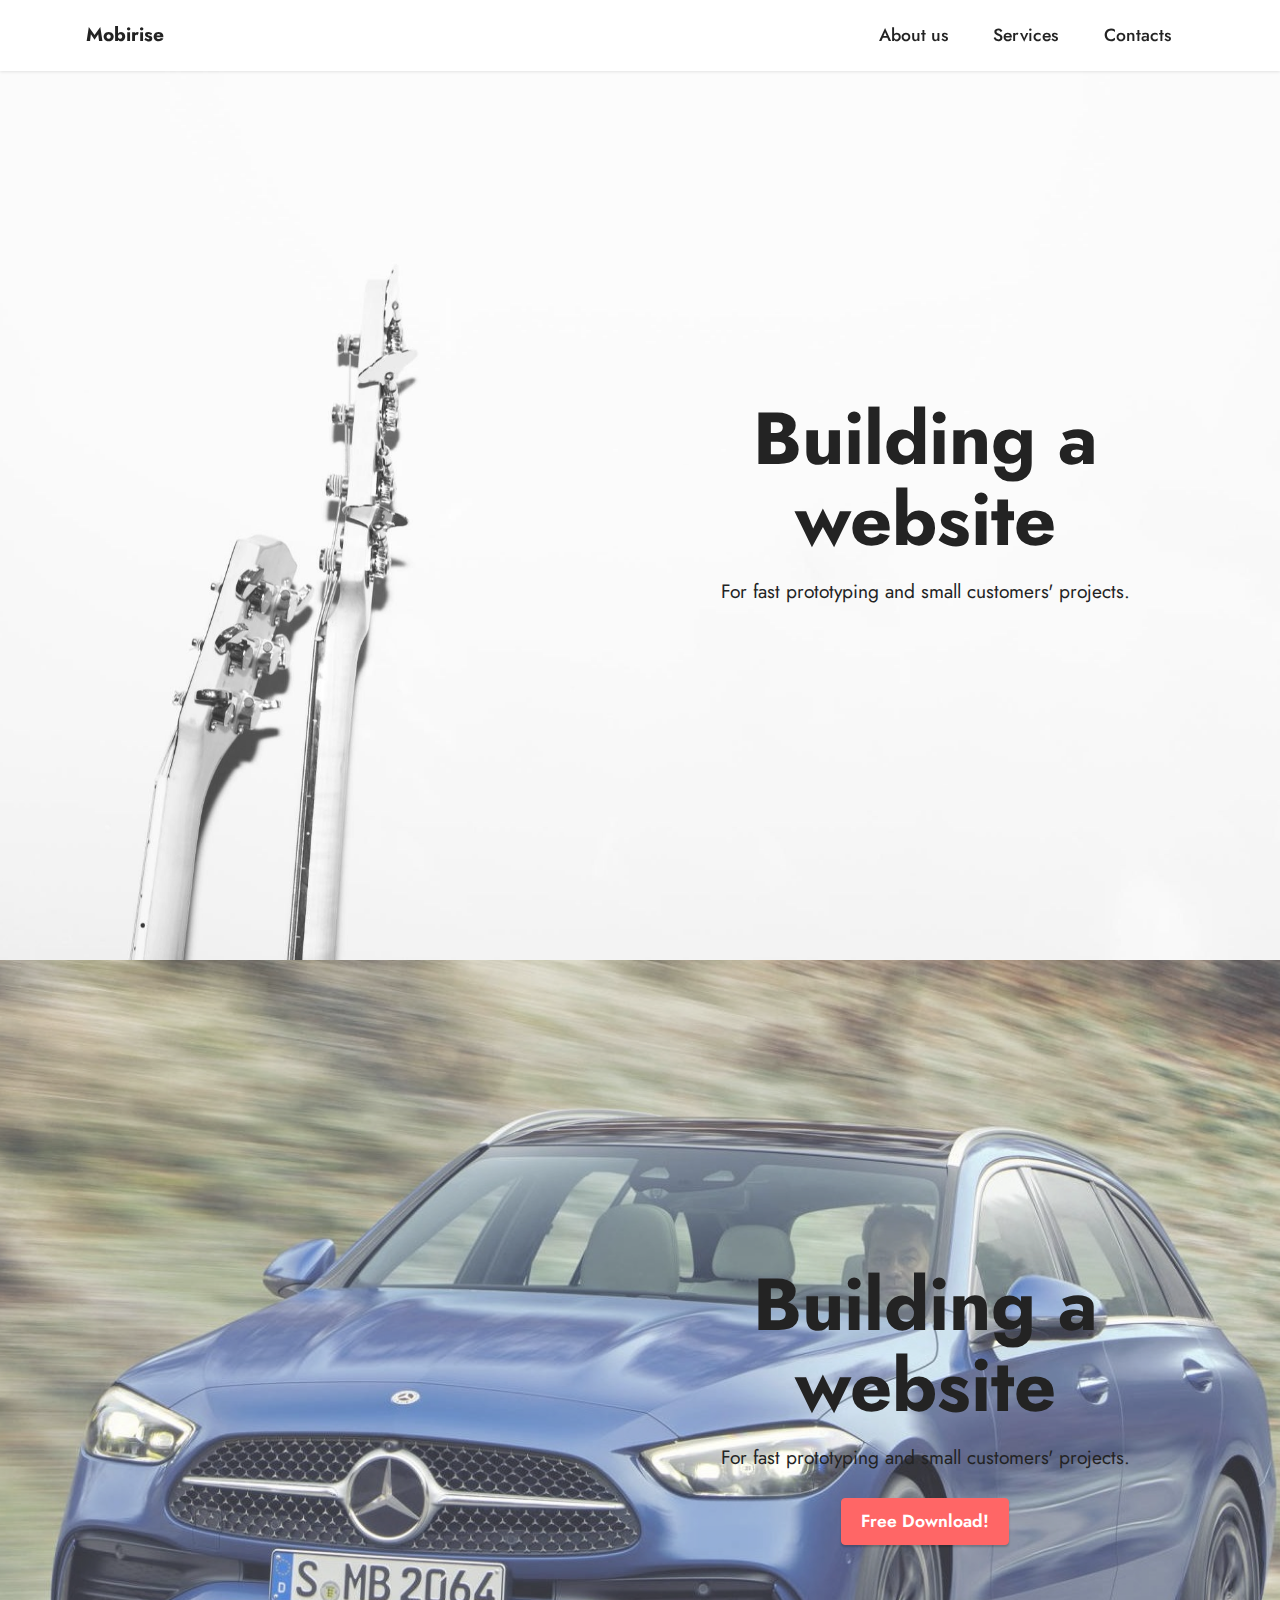
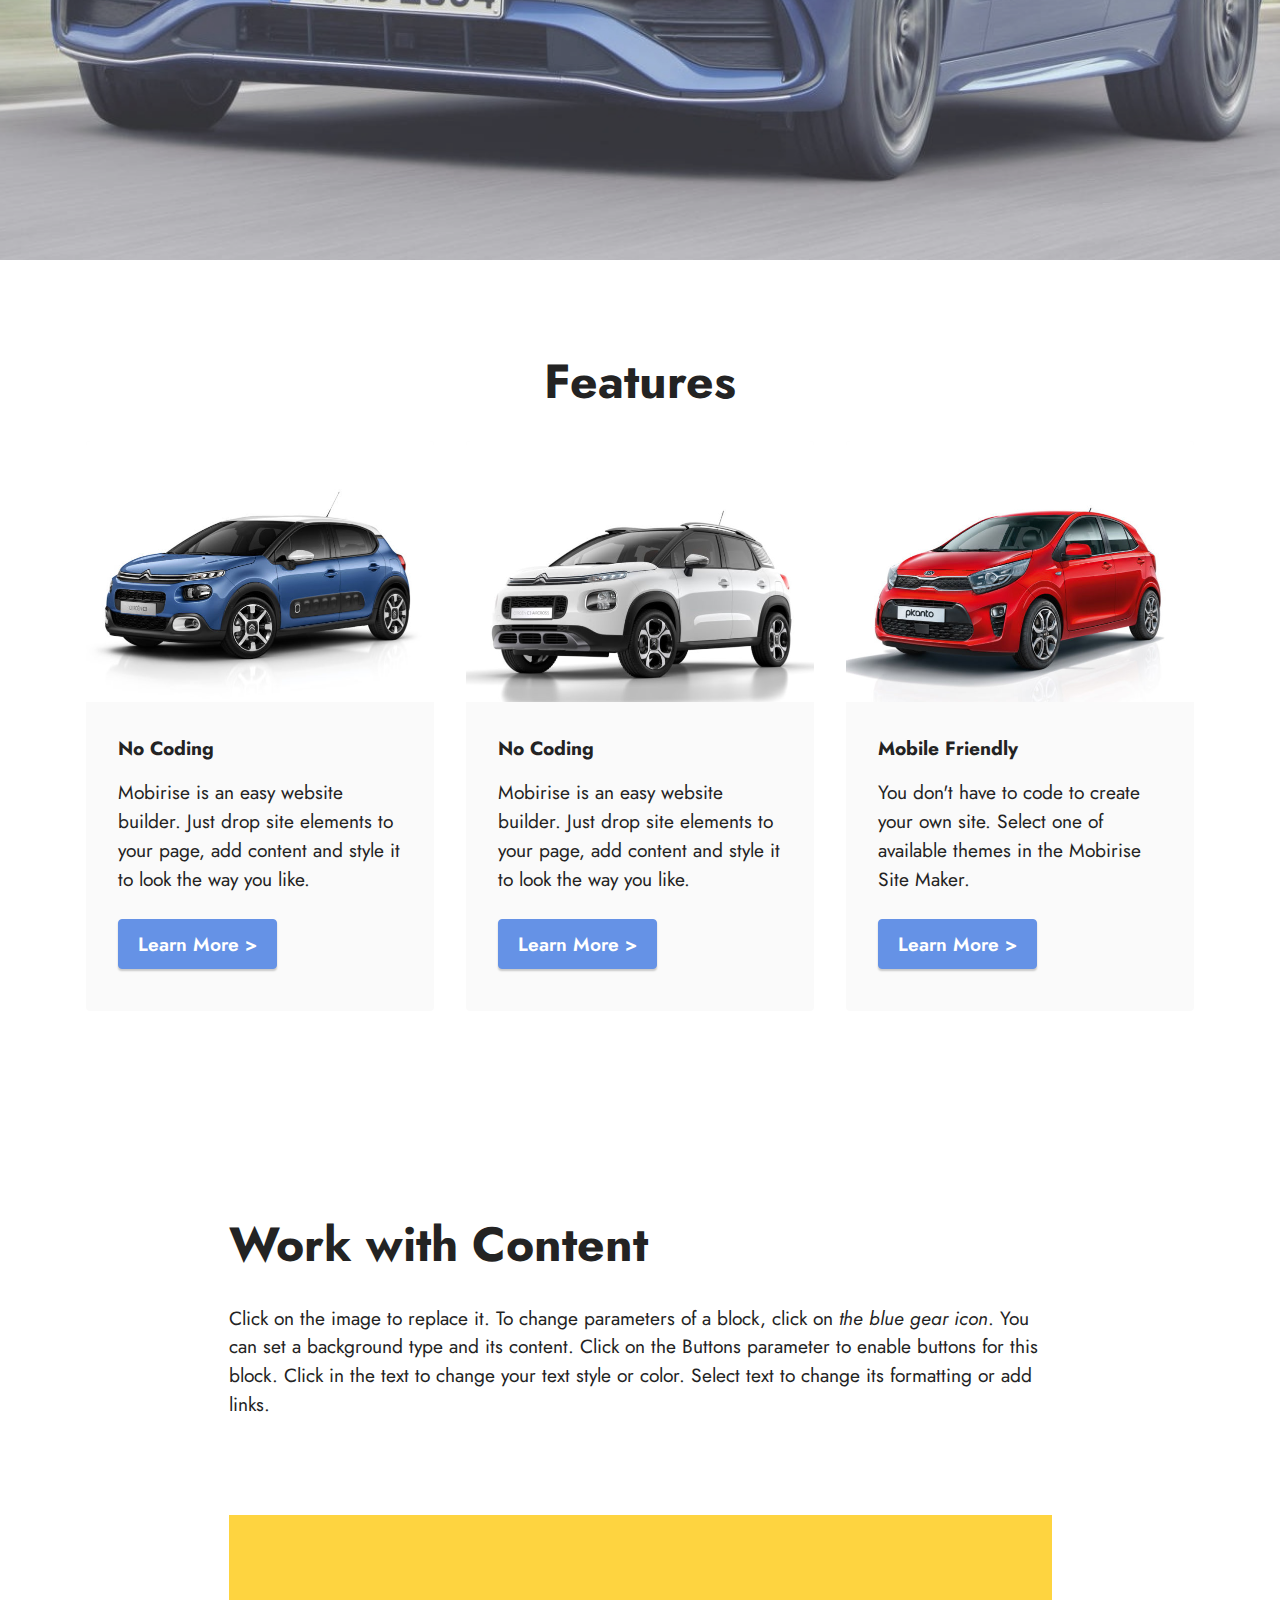
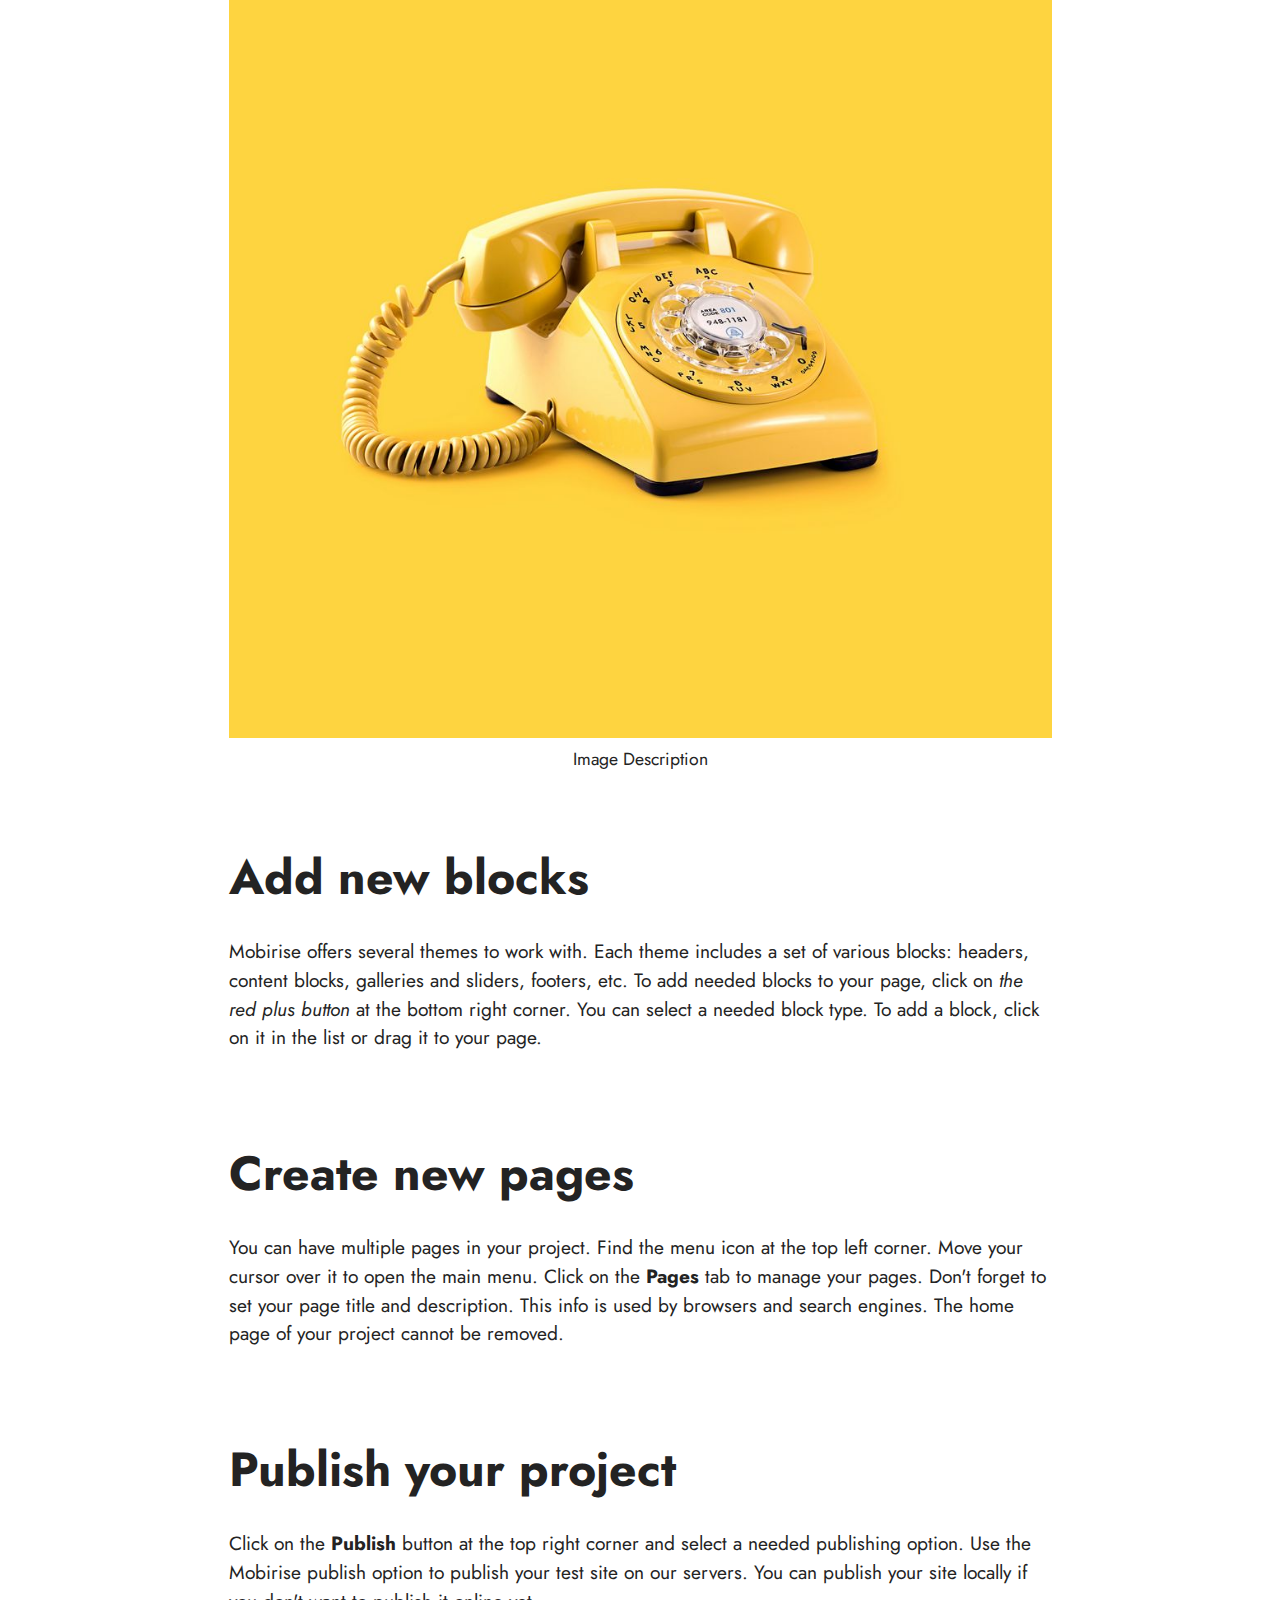
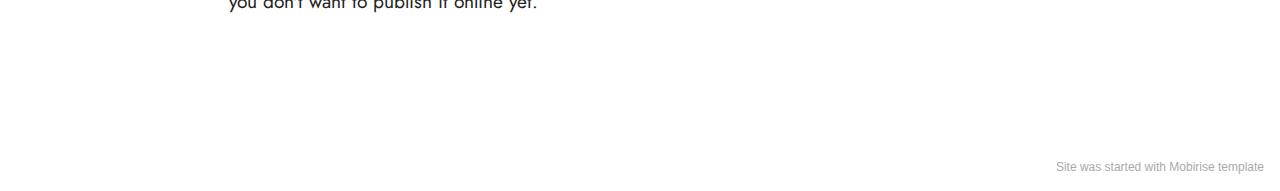
==== index.html @ 12118fbb "create github pages" ====
<!DOCTYPE html>
<html  >
<head>
  <!-- Site made with Mobirise Website Builder v5.3.10, https://mobirise.com -->
  <meta charset="UTF-8">
  <meta http-equiv="X-UA-Compatible" content="IE=edge">
  <meta name="generator" content="Mobirise v5.3.10, mobirise.com">
  <meta name="viewport" content="width=device-width, initial-scale=1, minimum-scale=1">
  <link rel="shortcut icon" href="assets/images/logo.png" type="image/x-icon">
  <meta name="description" content="">
  
  
  <title>Home</title>
  <link rel="stylesheet" href="assets/tether/tether.min.css">
  <link rel="stylesheet" href="assets/bootstrap/css/bootstrap.min.css">
  <link rel="stylesheet" href="assets/bootstrap/css/bootstrap-grid.min.css">
  <link rel="stylesheet" href="assets/bootstrap/css/bootstrap-reboot.min.css">
  <link rel="stylesheet" href="assets/dropdown/css/style.css">
  <link rel="stylesheet" href="assets/socicon/css/styles.css">
  <link rel="stylesheet" href="assets/theme/css/style.css">
  <link rel="preload" href="https://fonts.googleapis.com/css?family=Jost:100,200,300,400,500,600,700,800,900,100i,200i,300i,400i,500i,600i,700i,800i,900i&display=swap" as="style" onload="this.onload=null;this.rel='stylesheet'">
  <noscript><link rel="stylesheet" href="https://fonts.googleapis.com/css?family=Jost:100,200,300,400,500,600,700,800,900,100i,200i,300i,400i,500i,600i,700i,800i,900i&display=swap"></noscript>
  <link rel="preload" as="style" href="assets/mobirise/css/mbr-additional.css"><link rel="stylesheet" href="assets/mobirise/css/mbr-additional.css" type="text/css">
  
  
  
  
</head>
<body>
  
  <section class="menu menu1 cid-sDx6CNm3sd" once="menu" id="menu1-n">
    

    <nav class="navbar navbar-dropdown navbar-fixed-top navbar-expand-lg">
        <div class="container">
            <div class="navbar-brand">
                
                <span class="navbar-caption-wrap"><a class="navbar-caption text-black display-7" href="https://mobiri.se">Mobirise</a></span>
            </div>
            <button class="navbar-toggler" type="button" data-toggle="collapse" data-target="#navbarSupportedContent" aria-controls="navbarNavAltMarkup" aria-expanded="false" aria-label="Toggle navigation">
                <div class="hamburger">
                    <span></span>
                    <span></span>
                    <span></span>
                    <span></span>
                </div>
            </button>
            <div class="collapse navbar-collapse" id="navbarSupportedContent">
                <ul class="navbar-nav nav-dropdown nav-right" data-app-modern-menu="true">
                    <li class="nav-item"><a class="nav-link link text-black display-4" href="https://mobiri.se">
                            About us</a></li>
                    <li class="nav-item"><a class="nav-link link text-black display-4" href="https://mobiri.se">
                            Services</a></li>
                    <li class="nav-item"><a class="nav-link link text-black display-4" href="https://mobiri.se">Contacts</a>
                    </li>
                </ul>
                
                
            </div>
        </div>
    </nav>
</section>

<section class="header3 cid-sEdt4IXeKH mbr-fullscreen" id="header3-u">

    

    <div class="mbr-overlay" style="opacity: 0.2; background-color: rgb(255, 255, 255);"></div>

    <div class="align-center container">
        <div class="row justify-content-end">
            <div class="col-12 col-lg-6">
                <h1 class="mbr-section-title mbr-fonts-style mb-3 display-1"><strong>Building a website</strong></h1>
                
                <p class="mbr-text mbr-fonts-style display-7">For fast prototyping and small customers' projects.</p>
                
            </div>
        </div>
    </div>
</section>

<section class="header3 cid-sEdtjn65Cg mbr-fullscreen" id="header3-w">

    

    <div class="mbr-overlay" style="opacity: 0.2; background-color: rgb(255, 255, 255);"></div>

    <div class="align-center container">
        <div class="row justify-content-end">
            <div class="col-12 col-lg-6">
                <h1 class="mbr-section-title mbr-fonts-style mb-3 display-1"><strong>Building a website</strong></h1>
                
                <p class="mbr-text mbr-fonts-style display-7">For fast prototyping and small customers' projects.</p>
                <div class="mbr-section-btn mt-3"><a class="btn btn-secondary display-4" href="https://mobiri.se">Free Download!</a></div>
            </div>
        </div>
    </div>
</section>

<section class="features3 cid-sEdteKzbDK" id="features3-v">
    
    
    <div class="container">
        <div class="mbr-section-head">
            <h4 class="mbr-section-title mbr-fonts-style align-center mb-0 display-2">
                <strong>Features</strong></h4>
            
        </div>
        <div class="row mt-4">
            <div class="item features-image сol-12 col-md-6 col-lg-4 active">
                <div class="item-wrapper">
                    <div class="item-img">
                        <img src="assets/images/citroen-c3-202104-800-600-4-695x521.jpg" data-slide-to="1">
                    </div>
                    <div class="item-content">
                        <h5 class="item-title mbr-fonts-style display-7"><strong>No Coding</strong></h5>
                        
                        <p class="mbr-text mbr-fonts-style mt-3 display-7">Mobirise is an easy website builder. Just
                            drop site elements to your page, add content and style it to look the way you like.</p>
                    </div>
                    <div class="mbr-section-btn item-footer mt-2"><a href="" class="btn btn-primary item-btn display-7" target="_blank">Learn More
                            &gt;</a></div>
                </div>
            </div><div class="item features-image сol-12 col-md-6 col-lg-4 active">
                <div class="item-wrapper">
                    <div class="item-img">
                        <img src="assets/images/citroen-c3-aircross-compact-202104-800-600-1-695x521.jpg" data-slide-to="1">
                    </div>
                    <div class="item-content">
                        <h5 class="item-title mbr-fonts-style display-7"><strong>No Coding</strong></h5>
                        
                        <p class="mbr-text mbr-fonts-style mt-3 display-7">Mobirise is an easy website builder. Just
                            drop site elements to your page, add content and style it to look the way you like.</p>
                    </div>
                    <div class="mbr-section-btn item-footer mt-2"><a href="" class="btn btn-primary item-btn display-7" target="_blank">Learn More
                            &gt;</a></div>
                </div>
            </div>
            <div class="item features-image сol-12 col-md-6 col-lg-4">
                <div class="item-wrapper">
                    <div class="item-img">
                        <img src="assets/images/kia-picanto-202104-800-600-2-695x521.jpg" data-slide-to="2">
                    </div>
                    <div class="item-content">
                        <h5 class="item-title mbr-fonts-style display-7"><strong>Mobile Friendly</strong></h5>
                        
                        <p class="mbr-text mbr-fonts-style mt-3 display-7">You don't have to code to create your own
                            site. Select one of available themes in the Mobirise Site Maker.</p>
                    </div>
                    <div class="mbr-section-btn item-footer mt-2"><a href="" class="btn btn-primary item-btn display-7" target="_blank">Learn More
                            &gt;</a></div>
                </div>
            </div>
            
        </div>
    </div>
</section>

<section class="content1 cid-s48udlf8KU" id="content1-8">
    
    <div class="container">
        <div class="row justify-content-center">
            <div class="title col-12 col-md-9">
                <h3 class="mbr-section-title mbr-fonts-style align-center mb-4 display-2"><strong>Work with Content</strong></h3>
                <h4 class="mbr-section-subtitle align-center mbr-fonts-style mb-4 display-7">Click on the image to replace it. To change parameters of a block, click on <em>the blue gear icon</em>. You can set a background type and its content. Click on the Buttons parameter to enable buttons for this block. Click in the text to change your text style or color. Select text to change its formatting or add links.</h4>
                
            </div>
        </div>
    </div>
</section>

<section class="image3 cid-s48upRUlSD" id="image3-9">
    

    

    <div class="container">
        <div class="row justify-content-center">
            <div class="col-12 col-lg-9">
                <div class="image-wrapper">
                    <img src="assets/images/sq2.jpg" alt="Mobirise">
                    <p class="mbr-description mbr-fonts-style mt-2 align-center display-4">
                        Image Description</p>
                </div>
            </div>
        </div>
    </div>
</section>

<section class="content1 cid-s48vaXqeL6" id="content1-b">
    
    <div class="container">
        <div class="row justify-content-center">
            <div class="title col-12 col-md-9">
                <h3 class="mbr-section-title mbr-fonts-style align-center mb-4 display-2"><strong>Add new blocks</strong></h3>
                <h4 class="mbr-section-subtitle align-center mbr-fonts-style mb-4 display-7">Mobirise offers several themes to work with. Each theme includes a set of various blocks: headers, content blocks, galleries and sliders, footers, etc. To add needed blocks to your page, click on <em>the red plus button </em>at the bottom right corner. You can select a needed block type. To add a block, click on it in the list or drag it to your page.</h4>
                
            </div>
        </div>
    </div>
</section>

<section class="content1 cid-s48vnjULo4" id="content1-c">
    
    <div class="container">
        <div class="row justify-content-center">
            <div class="title col-12 col-md-9">
                <h3 class="mbr-section-title mbr-fonts-style align-center mb-4 display-2"><strong>Create new pages</strong></h3>
                <h4 class="mbr-section-subtitle align-center mbr-fonts-style mb-4 display-7">You can have multiple pages in your project. Find the menu icon at the top left corner. Move your cursor over it to open the main menu. Click on the <strong>Pages </strong>tab to manage your pages. Don't forget to set your page title and description. This info is used by browsers and search engines. The home page of your project cannot be removed.</h4>
                
            </div>
        </div>
    </div>
</section>

<section class="content1 cid-s48vrXhP0J" id="content1-d">
    
    <div class="container">
        <div class="row justify-content-center">
            <div class="title col-12 col-md-9">
                <h3 class="mbr-section-title mbr-fonts-style align-center mb-4 display-2"><strong>Publish your project
</strong></h3>
                <h4 class="mbr-section-subtitle align-center mbr-fonts-style mb-4 display-7">Click on the <strong>Publish </strong>button at the top right corner and select a needed publishing option. Use the Mobirise publish option to publish your test site on our servers. You can publish your site locally if you don't want to publish it online yet.</h4>
                
            </div>
        </div>
    </div>
</section><section style="background-color: #fff; font-family: -apple-system, BlinkMacSystemFont, 'Segoe UI', 'Roboto', 'Helvetica Neue', Arial, sans-serif; color:#aaa; font-size:12px; padding: 0; align-items: center; display: flex;"><a href="https://mobirise.site/u" style="flex: 1 1; height: 3rem; padding-left: 1rem;"></a><p style="flex: 0 0 auto; margin:0; padding-right:1rem;"><a href="https://mobirise.site/s" style="color:#aaa;">Site</a> was started with Mobirise template</p></section><script src="assets/web/assets/jquery/jquery.min.js"></script>  <script src="assets/popper/popper.min.js"></script>  <script src="assets/tether/tether.min.js"></script>  <script src="assets/bootstrap/js/bootstrap.min.js"></script>  <script src="assets/smoothscroll/smooth-scroll.js"></script>  <script src="assets/dropdown/js/nav-dropdown.js"></script>  <script src="assets/dropdown/js/navbar-dropdown.js"></script>  <script src="assets/touchswipe/jquery.touch-swipe.min.js"></script>  <script src="assets/theme/js/script.js"></script>  
  
  
</body>
</html>
---- assets/dropdown/css/style.css ----
.navbar-dropdown {
  left: 0;
  padding: 0;
  position: absolute;
  right: 0;
  top: 0;
  transition: all 0.45s ease;
  z-index: 1030;
  background: #282828; }
  .navbar-dropdown .navbar-logo {
    margin-right: 0.8rem;
    transition: margin 0.3s ease-in-out;
    vertical-align: middle; }
    .navbar-dropdown .navbar-logo img {
      height: 3.125rem;
      transition: all 0.3s ease-in-out; }
    .navbar-dropdown .navbar-logo.mbr-iconfont {
      font-size: 3.125rem;
      line-height: 3.125rem; }
  .navbar-dropdown .navbar-caption {
    font-weight: 700;
    white-space: normal;
    vertical-align: -4px;
    line-height: 3.125rem !important; }
    .navbar-dropdown .navbar-caption, .navbar-dropdown .navbar-caption:hover {
      color: inherit;
      text-decoration: none; }
  .navbar-dropdown .mbr-iconfont + .navbar-caption {
    vertical-align: -1px; }
  .navbar-dropdown.navbar-fixed-top {
    position: fixed; }
  .navbar-dropdown .navbar-brand span {
    vertical-align: -4px; }
  .navbar-dropdown.bg-color.transparent {
    background: none; }
  .navbar-dropdown.navbar-short .navbar-brand {
    padding: 0.625rem 0; }
    .navbar-dropdown.navbar-short .navbar-brand span {
      vertical-align: -1px; }
  .navbar-dropdown.navbar-short .navbar-caption {
    line-height: 2.375rem !important;
    vertical-align: -2px; }
  .navbar-dropdown.navbar-short .navbar-logo {
    margin-right: 0.5rem; }
    .navbar-dropdown.navbar-short .navbar-logo img {
      height: 2.375rem; }
    .navbar-dropdown.navbar-short .navbar-logo.mbr-iconfont {
      font-size: 2.375rem;
      line-height: 2.375rem; }
  .navbar-dropdown.navbar-short .mbr-table-cell {
    height: 3.625rem; }
  .navbar-dropdown .navbar-close {
    left: 0.6875rem;
    position: fixed;
    top: 0.75rem;
    z-index: 1000; }
  .navbar-dropdown .hamburger-icon {
    content: "";
    display: inline-block;
    vertical-align: middle;
    width: 16px;
    -webkit-box-shadow: 0 -6px 0 1px #282828,0 0 0 1px #282828,0 6px 0 1px #282828;
    -moz-box-shadow: 0 -6px 0 1px #282828,0 0 0 1px #282828,0 6px 0 1px #282828;
    box-shadow: 0 -6px 0 1px #282828,0 0 0 1px #282828,0 6px 0 1px #282828; }

.dropdown-menu .dropdown-toggle[data-toggle="dropdown-submenu"]::after {
  border-bottom: 0.35em solid transparent;
  border-left: 0.35em solid;
  border-right: 0;
  border-top: 0.35em solid transparent;
  margin-left: 0.3rem; }

.dropdown-menu .dropdown-item:focus {
  outline: 0; }

.nav-dropdown {
  font-size: 0.75rem;
  font-weight: 500;
  height: auto !important; }
  .nav-dropdown .nav-btn {
    padding-left: 1rem; }
  .nav-dropdown .link {
    margin: .667em 1.667em;
    font-weight: 500;
    padding: 0;
    transition: color .2s ease-in-out; }
    .nav-dropdown .link.dropdown-toggle {
      margin-right: 2.583em; }
      .nav-dropdown .link.dropdown-toggle::after {
        margin-left: .25rem;
        border-top: 0.35em solid;
        border-right: 0.35em solid transparent;
        border-left: 0.35em solid transparent;
        border-bottom: 0; }
      .nav-dropdown .link.dropdown-toggle[aria-expanded="true"] {
        margin: 0;
        padding: 0.667em 3.263em  0.667em 1.667em; }
  .nav-dropdown .link::after,
  .nav-dropdown .dropdown-item::after {
    color: inherit; }
  .nav-dropdown .btn {
    font-size: 0.75rem;
    font-weight: 700;
    letter-spacing: 0;
    margin-bottom: 0;
    padding-left: 1.25rem;
    padding-right: 1.25rem; }
  .nav-dropdown .dropdown-menu {
    border-radius: 0;
    border: 0;
    left: 0;
    margin: 0;
    padding-bottom: 1.25rem;
    padding-top: 1.25rem;
    position: relative; }
  .nav-dropdown .dropdown-submenu {
    margin-left: 0.125rem;
    top: 0; }
  .nav-dropdown .dropdown-item {
    font-weight: 500;
    line-height: 2;
    padding: 0.3846em 4.615em 0.3846em 1.5385em;
    position: relative;
    transition: color .2s ease-in-out, background-color .2s ease-in-out; }
    .nav-dropdown .dropdown-item::after {
      margin-top: -0.3077em;
      position: absolute;
      right: 1.1538em;
      top: 50%; }
    .nav-dropdown .dropdown-item:focus, .nav-dropdown .dropdown-item:hover {
      background: none; }

@media (max-width: 767px) {
  .nav-dropdown.navbar-toggleable-sm {
    bottom: 0;
    display: none;
    left: 0;
    overflow-x: hidden;
    position: fixed;
    top: 0;
    transform: translateX(-100%);
    -ms-transform: translateX(-100%);
    -webkit-transform: translateX(-100%);
    width: 18.75rem;
    z-index: 999; } }
.nav-dropdown.navbar-toggleable-xl {
  bottom: 0;
  display: none;
  left: 0;
  overflow-x: hidden;
  position: fixed;
  top: 0;
  transform: translateX(-100%);
  -ms-transform: translateX(-100%);
  -webkit-transform: translateX(-100%);
  width: 18.75rem;
  z-index: 999; }

.nav-dropdown-sm {
  display: block !important;
  overflow-x: hidden;
  overflow: auto;
  padding-top: 3.875rem; }
  .nav-dropdown-sm::after {
    content: "";
    display: block;
    height: 3rem;
    width: 100%; }
  .nav-dropdown-sm.collapse.in ~ .navbar-close {
    display: block !important; }
  .nav-dropdown-sm.collapsing, .nav-dropdown-sm.collapse.in {
    transform: translateX(0);
    -ms-transform: translateX(0);
    -webkit-transform: translateX(0);
    transition: all 0.25s ease-out;
    -webkit-transition: all 0.25s ease-out;
    background: #282828; }
  .nav-dropdown-sm.collapsing[aria-expanded="false"] {
    transform: translateX(-100%);
    -ms-transform: translateX(-100%);
    -webkit-transform: translateX(-100%); }
  .nav-dropdown-sm .nav-item {
    display: block;
    margin-left: 0 !important;
    padding-left: 0; }
  .nav-dropdown-sm .link,
  .nav-dropdown-sm .dropdown-item {
    border-top: 1px dotted rgba(255, 255, 255, 0.1);
    font-size: 0.8125rem;
    line-height: 1.6;
    margin: 0 !important;
    padding: 0.875rem 2.4rem 0.875rem 1.5625rem !important;
    position: relative;
    white-space: normal; }
    .nav-dropdown-sm .link:focus, .nav-dropdown-sm .link:hover,
    .nav-dropdown-sm .dropdown-item:focus,
    .nav-dropdown-sm .dropdown-item:hover {
      background: rgba(0, 0, 0, 0.2) !important;
      color: #c0a375; }
  .nav-dropdown-sm .nav-btn {
    position: relative;
    padding: 1.5625rem 1.5625rem 0 1.5625rem; }
    .nav-dropdown-sm .nav-btn::before {
      border-top: 1px dotted rgba(255, 255, 255, 0.1);
      content: "";
      left: 0;
      position: absolute;
      top: 0;
      width: 100%; }
    .nav-dropdown-sm .nav-btn + .nav-btn {
      padding-top: 0.625rem; }
      .nav-dropdown-sm .nav-btn + .nav-btn::before {
        display: none; }
  .nav-dropdown-sm .btn {
    padding: 0.625rem 0; }
  .nav-dropdown-sm .dropdown-toggle[data-toggle="dropdown-submenu"]::after {
    margin-left: .25rem;
    border-top: 0.35em solid;
    border-right: 0.35em solid transparent;
    border-left: 0.35em solid transparent;
    border-bottom: 0; }
  .nav-dropdown-sm .dropdown-toggle[data-toggle="dropdown-submenu"][aria-expanded="true"]::after {
    border-top: 0;
    border-right: 0.35em solid transparent;
    border-left: 0.35em solid transparent;
    border-bottom: 0.35em solid; }
  .nav-dropdown-sm .dropdown-menu {
    margin: 0;
    padding: 0;
    position: relative;
    top: 0;
    left: 0;
    width: 100%;
    border: 0;
    float: none;
    border-radius: 0;
    background: none; }
  .nav-dropdown-sm .dropdown-submenu {
    left: 100%;
    margin-left: 0.125rem;
    margin-top: -1.25rem;
    top: 0; }

.navbar-toggleable-sm .nav-dropdown .dropdown-menu {
  position: absolute; }

.navbar-toggleable-sm .nav-dropdown .dropdown-submenu {
  left: 100%;
  margin-left: 0.125rem;
  margin-top: -1.25rem;
  top: 0; }

.navbar-toggleable-sm.opened .nav-dropdown .dropdown-menu {
  position: relative; }

.navbar-toggleable-sm.opened .nav-dropdown .dropdown-submenu {
  left: 0;
  margin-left: 00rem;
  margin-top: 0rem;
  top: 0; }

.is-builder .nav-dropdown.collapsing {
  transition: none !important; }

/*# sourceMappingURL=style.css.map */
---- assets/socicon/css/styles.css ----
@charset "UTF-8";

@font-face {
  font-family: 'Socicon';
  src:  url('../fonts/socicon.eot');
  src:  url('../fonts/socicon.eot?#iefix') format('embedded-opentype'),
    url('../fonts/socicon.woff2') format('woff2'),
    url('../fonts/socicon.ttf') format('truetype'),
    url('../fonts/socicon.woff') format('woff'),
    url('../fonts/socicon.svg#socicon') format('svg');
  font-weight: normal;
  font-style: normal;
  font-display: swap;
}

[data-icon]:before {
  font-family: "socicon" !important;
  content: attr(data-icon);
  font-style: normal !important;
  font-weight: normal !important;
  font-variant: normal !important;
  text-transform: none !important;
  speak: none;
  line-height: 1;
  -webkit-font-smoothing: antialiased;
  -moz-osx-font-smoothing: grayscale;
}

[class^="socicon-"], [class*=" socicon-"] {
  /* use !important to prevent issues with browser extensions that change fonts */
  font-family: 'Socicon' !important;
  speak: none;
  font-style: normal;
  font-weight: normal;
  font-variant: normal;
  text-transform: none;
  line-height: 1;

  /* Better Font Rendering =========== */
  -webkit-font-smoothing: antialiased;
  -moz-osx-font-smoothing: grayscale;
}

.socicon-eitaa:before {
  content: "\e97c";
}
.socicon-soroush:before {
  content: "\e97d";
}
.socicon-bale:before {
  content: "\e97e";
}
.socicon-zazzle:before {
  content: "\e97b";
}
.socicon-society6:before {
  content: "\e97a";
}
.socicon-redbubble:before {
  content: "\e979";
}
.socicon-avvo:before {
  content: "\e978";
}
.socicon-stitcher:before {
  content: "\e977";
}
.socicon-googlehangouts:before {
  content: "\e974";
}
.socicon-dlive:before {
  content: "\e975";
}
.socicon-vsco:before {
  content: "\e976";
}
.socicon-flipboard:before {
  content: "\e973";
}
.socicon-ubuntu:before {
  content: "\e958";
}
.socicon-artstation:before {
  content: "\e959";
}
.socicon-invision:before {
  content: "\e95a";
}
.socicon-torial:before {
  content: "\e95b";
}
.socicon-collectorz:before {
  content: "\e95c";
}
.socicon-seenthis:before {
  content: "\e95d";
}
.socicon-googleplaymusic:before {
  content: "\e95e";
}
.socicon-debian:before {
  content: "\e95f";
}
.socicon-filmfreeway:before {
  content: "\e960";
}
.socicon-gnome:before {
  content: "\e961";
}
.socicon-itchio:before {
  content: "\e962";
}
.socicon-jamendo:before {
  content: "\e963";
}
.socicon-mix:before {
  content: "\e964";
}
.socicon-sharepoint:before {
  content: "\e965";
}
.socicon-tinder:before {
  content: "\e966";
}
.socicon-windguru:before {
  content: "\e967";
}
.socicon-cdbaby:before {
  content: "\e968";
}
.socicon-elementaryos:before {
  content: "\e969";
}
.socicon-stage32:before {
  content: "\e96a";
}
.socicon-tiktok:before {
  content: "\e96b";
}
.socicon-gitter:before {
  content: "\e96c";
}
.socicon-letterboxd:before {
  content: "\e96d";
}
.socicon-threema:before {
  content: "\e96e";
}
.socicon-splice:before {
  content: "\e96f";
}
.socicon-metapop:before {
  content: "\e970";
}
.socicon-naver:before {
  content: "\e971";
}
.socicon-remote:before {
  content: "\e972";
}
.socicon-internet:before {
  content: "\e957";
}
.socicon-moddb:before {
  content: "\e94b";
}
.socicon-indiedb:before {
  content: "\e94c";
}
.socicon-traxsource:before {
  content: "\e94d";
}
.socicon-gamefor:before {
  content: "\e94e";
}
.socicon-pixiv:before {
  content: "\e94f";
}
.socicon-myanimelist:before {
  content: "\e950";
}
.socicon-blackberry:before {
  content: "\e951";
}
.socicon-wickr:before {
  content: "\e952";
}
.socicon-spip:before {
  content: "\e953";
}
.socicon-napster:before {
  content: "\e954";
}
.socicon-beatport:before {
  content: "\e955";
}
.socicon-hackerone:before {
  content: "\e956";
}
.socicon-hackernews:before {
  content: "\e946";
}
.socicon-smashwords:before {
  content: "\e947";
}
.socicon-kobo:before {
  content: "\e948";
}
.socicon-bookbub:before {
  content: "\e949";
}
.socicon-mailru:before {
  content: "\e94a";
}
.socicon-gitlab:before {
  content: "\e945";
}
.socicon-instructables:before {
  content: "\e944";
}
.socicon-portfolio:before {
  content: "\e943";
}
.socicon-codered:before {
  content: "\e940";
}
.socicon-origin:before {
  content: "\e941";
}
.socicon-nextdoor:before {
  content: "\e942";
}
.socicon-udemy:before {
  content: "\e93f";
}
.socicon-livemaster:before {
  content: "\e93e";
}
.socicon-crunchbase:before {
  content: "\e93b";
}
.socicon-homefy:before {
  content: "\e93c";
}
.socicon-calendly:before {
  content: "\e93d";
}
.socicon-realtor:before {
  content: "\e90f";
}
.socicon-tidal:before {
  content: "\e910";
}
.socicon-qobuz:before {
  content: "\e911";
}
.socicon-natgeo:before {
  content: "\e912";
}
.socicon-mastodon:before {
  content: "\e913";
}
.socicon-unsplash:before {
  content: "\e914";
}
.socicon-homeadvisor:before {
  content: "\e915";
}
.socicon-angieslist:before {
  content: "\e916";
}
.socicon-codepen:before {
  content: "\e917";
}
.socicon-slack:before {
  content: "\e918";
}
.socicon-openaigym:before {
  content: "\e919";
}
.socicon-logmein:before {
  content: "\e91a";
}
.socicon-fiverr:before {
  content: "\e91b";
}
.socicon-gotomeeting:before {
  content: "\e91c";
}
.socicon-aliexpress:before {
  content: "\e91d";
}
.socicon-guru:before {
  content: "\e91e";
}
.socicon-appstore:before {
  content: "\e91f";
}
.socicon-homes:before {
  content: "\e920";
}
.socicon-zoom:before {
  content: "\e921";
}
.socicon-alibaba:before {
  content: "\e922";
}
.socicon-craigslist:before {
  content: "\e923";
}
.socicon-wix:before {
  content: "\e924";
}
.socicon-redfin:before {
  content: "\e925";
}
.socicon-googlecalendar:before {
  content: "\e926";
}
.socicon-shopify:before {
  content: "\e927";
}
.socicon-freelancer:before {
  content: "\e928";
}
.socicon-seedrs:before {
  content: "\e929";
}
.socicon-bing:before {
  content: "\e92a";
}
.socicon-doodle:before {
  content: "\e92b";
}
.socicon-bonanza:before {
  content: "\e92c";
}
.socicon-squarespace:before {
  content: "\e92d";
}
.socicon-toptal:before {
  content: "\e92e";
}
.socicon-gust:before {
  content: "\e92f";
}
.socicon-ask:before {
  content: "\e930";
}
.socicon-trulia:before {
  content: "\e931";
}
.socicon-loomly:before {
  content: "\e932";
}
.socicon-ghost:before {
  content: "\e933";
}
.socicon-upwork:before {
  content: "\e934";
}
.socicon-fundable:before {
  content: "\e935";
}
.socicon-booking:before {
  content: "\e936";
}
.socicon-googlemaps:before {
  content: "\e937";
}
.socicon-zillow:before {
  content: "\e938";
}
.socicon-niconico:before {
  content: "\e939";
}
.socicon-toneden:before {
  content: "\e93a";
}
.socicon-augment:before {
  content: "\e908";
}
.socicon-bitbucket:before {
  content: "\e909";
}
.socicon-fyuse:before {
  content: "\e90a";
}
.socicon-yt-gaming:before {
  content: "\e90b";
}
.socicon-sketchfab:before {
  content: "\e90c";
}
.socicon-mobcrush:before {
  content: "\e90d";
}
.socicon-microsoft:before {
  content: "\e90e";
}
.socicon-pandora:before {
  content: "\e907";
}
.socicon-messenger:before {
  content: "\e906";
}
.socicon-gamewisp:before {
  content: "\e905";
}
.socicon-bloglovin:before {
  content: "\e904";
}
.socicon-tunein:before {
  content: "\e903";
}
.socicon-gamejolt:before {
  content: "\e901";
}
.socicon-trello:before {
  content: "\e902";
}
.socicon-spreadshirt:before {
  content: "\e900";
}
.socicon-500px:before {
  content: "\e000";
}
.socicon-8tracks:before {
  content: "\e001";
}
.socicon-airbnb:before {
  content: "\e002";
}
.socicon-alliance:before {
  content: "\e003";
}
.socicon-amazon:before {
  content: "\e004";
}
.socicon-amplement:before {
  content: "\e005";
}
.socicon-android:before {
  content: "\e006";
}
.socicon-angellist:before {
  content: "\e007";
}
.socicon-apple:before {
  content: "\e008";
}
.socicon-appnet:before {
  content: "\e009";
}
.socicon-baidu:before {
  content: "\e00a";
}
.socicon-bandcamp:before {
  content: "\e00b";
}
.socicon-battlenet:before {
  content: "\e00c";
}
.socicon-mixer:before {
  content: "\e00d";
}
.socicon-bebee:before {
  content: "\e00e";
}
.socicon-bebo:before {
  content: "\e00f";
}
.socicon-behance:before {
  content: "\e010";
}
.socicon-blizzard:before {
  content: "\e011";
}
.socicon-blogger:before {
  content: "\e012";
}
.socicon-buffer:before {
  content: "\e013";
}
.socicon-chrome:before {
  content: "\e014";
}
.socicon-coderwall:before {
  content: "\e015";
}
.socicon-curse:before {
  content: "\e016";
}
.socicon-dailymotion:before {
  content: "\e017";
}
.socicon-deezer:before {
  content: "\e018";
}
.socicon-delicious:before {
  content: "\e019";
}
.socicon-deviantart:before {
  content: "\e01a";
}
.socicon-diablo:before {
  content: "\e01b";
}
.socicon-digg:before {
  content: "\e01c";
}
.socicon-discord:before {
  content: "\e01d";
}
.socicon-disqus:before {
  content: "\e01e";
}
.socicon-douban:before {
  content: "\e01f";
}
.socicon-draugiem:before {
  content: "\e020";
}
.socicon-dribbble:before {
  content: "\e021";
}
.socicon-drupal:before {
  content: "\e022";
}
.socicon-ebay:before {
  content: "\e023";
}
.socicon-ello:before {
  content: "\e024";
}
.socicon-endomodo:before {
  content: "\e025";
}
.socicon-envato:before {
  content: "\e026";
}
.socicon-etsy:before {
  content: "\e027";
}
.socicon-facebook:before {
  content: "\e028";
}
.socicon-feedburner:before {
  content: "\e029";
}
.socicon-filmweb:before {
  content: "\e02a";
}
.socicon-firefox:before {
  content: "\e02b";
}
.socicon-flattr:before {
  content: "\e02c";
}
.socicon-flickr:before {
  content: "\e02d";
}
.socicon-formulr:before {
  content: "\e02e";
}
.socicon-forrst:before {
  content: "\e02f";
}
.socicon-foursquare:before {
  content: "\e030";
}
.socicon-friendfeed:before {
  content: "\e031";
}
.socicon-github:before {
  content: "\e032";
}
.socicon-goodreads:before {
  content: "\e033";
}
.socicon-google:before {
  content: "\e034";
}
.socicon-googlescholar:before {
  content: "\e035";
}
.socicon-googlegroups:before {
  content: "\e036";
}
.socicon-googlephotos:before {
  content: "\e037";
}
.socicon-googleplus:before {
  content: "\e038";
}
.socicon-grooveshark:before {
  content: "\e039";
}
.socicon-hackerrank:before {
  content: "\e03a";
}
.socicon-hearthstone:before {
  content: "\e03b";
}
.socicon-hellocoton:before {
  content: "\e03c";
}
.socicon-heroes:before {
  content: "\e03d";
}
.socicon-smashcast:before {
  content: "\e03e";
}
.socicon-horde:before {
  content: "\e03f";
}
.socicon-houzz:before {
  content: "\e040";
}
.socicon-icq:before {
  content: "\e041";
}
.socicon-identica:before {
  content: "\e042";
}
.socicon-imdb:before {
  content: "\e043";
}
.socicon-instagram:before {
  content: "\e044";
}
.socicon-issuu:before {
  content: "\e045";
}
.socicon-istock:before {
  content: "\e046";
}
.socicon-itunes:before {
  content: "\e047";
}
.socicon-keybase:before {
  content: "\e048";
}
.socicon-lanyrd:before {
  content: "\e049";
}
.socicon-lastfm:before {
  content: "\e04a";
}
.socicon-line:before {
  content: "\e04b";
}
.socicon-linkedin:before {
  content: "\e04c";
}
.socicon-livejournal:before {
  content: "\e04d";
}
.socicon-lyft:before {
  content: "\e04e";
}
.socicon-macos:before {
  content: "\e04f";
}
.socicon-mail:before {
  content: "\e050";
}
.socicon-medium:before {
  content: "\e051";
}
.socicon-meetup:before {
  content: "\e052";
}
.socicon-mixcloud:before {
  content: "\e053";
}
.socicon-modelmayhem:before {
  content: "\e054";
}
.socicon-mumble:before {
  content: "\e055";
}
.socicon-myspace:before {
  content: "\e056";
}
.socicon-newsvine:before {
  content: "\e057";
}
.socicon-nintendo:before {
  content: "\e058";
}
.socicon-npm:before {
  content: "\e059";
}
.socicon-odnoklassniki:before {
  content: "\e05a";
}
.socicon-openid:before {
  content: "\e05b";
}
.socicon-opera:before {
  content: "\e05c";
}
.socicon-outlook:before {
  content: "\e05d";
}
.socicon-overwatch:before {
  content: "\e05e";
}
.socicon-patreon:before {
  content: "\e05f";
}
.socicon-paypal:before {
  content: "\e060";
}
.socicon-periscope:before {
  content: "\e061";
}
.socicon-persona:before {
  content: "\e062";
}
.socicon-pinterest:before {
  content: "\e063";
}
.socicon-play:before {
  content: "\e064";
}
.socicon-player:before {
  content: "\e065";
}
.socicon-playstation:before {
  content: "\e066";
}
.socicon-pocket:before {
  content: "\e067";
}
.socicon-qq:before {
  content: "\e068";
}
.socicon-quora:before {
  content: "\e069";
}
.socicon-raidcall:before {
  content: "\e06a";
}
.socicon-ravelry:before {
  content: "\e06b";
}
.socicon-reddit:before {
  content: "\e06c";
}
.socicon-renren:before {
  content: "\e06d";
}
.socicon-researchgate:before {
  content: "\e06e";
}
.socicon-residentadvisor:before {
  content: "\e06f";
}
.socicon-reverbnation:before {
  content: "\e070";
}
.socicon-rss:before {
  content: "\e071";
}
.socicon-sharethis:before {
  content: "\e072";
}
.socicon-skype:before {
  content: "\e073";
}
.socicon-slideshare:before {
  content: "\e074";
}
.socicon-smugmug:before {
  content: "\e075";
}
.socicon-snapchat:before {
  content: "\e076";
}
.socicon-songkick:before {
  content: "\e077";
}
.socicon-soundcloud:before {
  content: "\e078";
}
.socicon-spotify:before {
  content: "\e079";
}
.socicon-stackexchange:before {
  content: "\e07a";
}
.socicon-stackoverflow:before {
  content: "\e07b";
}
.socicon-starcraft:before {
  content: "\e07c";
}
.socicon-stayfriends:before {
  content: "\e07d";
}
.socicon-steam:before {
  content: "\e07e";
}
.socicon-storehouse:before {
  content: "\e07f";
}
.socicon-strava:before {
  content: "\e080";
}
.socicon-streamjar:before {
  content: "\e081";
}
.socicon-stumbleupon:before {
  content: "\e082";
}
.socicon-swarm:before {
  content: "\e083";
}
.socicon-teamspeak:before {
  content: "\e084";
}
.socicon-teamviewer:before {
  content: "\e085";
}
.socicon-technorati:before {
  content: "\e086";
}
.socicon-telegram:before {
  content: "\e087";
}
.socicon-tripadvisor:before {
  content: "\e088";
}
.socicon-tripit:before {
  content: "\e089";
}
.socicon-triplej:before {
  content: "\e08a";
}
.socicon-tumblr:before {
  content: "\e08b";
}
.socicon-twitch:before {
  content: "\e08c";
}
.socicon-twitter:before {
  content: "\e08d";
}
.socicon-uber:before {
  content: "\e08e";
}
.socicon-ventrilo:before {
  content: "\e08f";
}
.socicon-viadeo:before {
  content: "\e090";
}
.socicon-viber:before {
  content: "\e091";
}
.socicon-viewbug:before {
  content: "\e092";
}
.socicon-vimeo:before {
  content: "\e093";
}
.socicon-vine:before {
  content: "\e094";
}
.socicon-vkontakte:before {
  content: "\e095";
}
.socicon-warcraft:before {
  content: "\e096";
}
.socicon-wechat:before {
  content: "\e097";
}
.socicon-weibo:before {
  content: "\e098";
}
.socicon-whatsapp:before {
  content: "\e099";
}
.socicon-wikipedia:before {
  content: "\e09a";
}
.socicon-windows:before {
  content: "\e09b";
}
.socicon-wordpress:before {
  content: "\e09c";
}
.socicon-wykop:before {
  content: "\e09d";
}
.socicon-xbox:before {
  content: "\e09e";
}
.socicon-xing:before {
  content: "\e09f";
}
.socicon-yahoo:before {
  content: "\e0a0";
}
.socicon-yammer:before {
  content: "\e0a1";
}
.socicon-yandex:before {
  content: "\e0a2";
}
.socicon-yelp:before {
  content: "\e0a3";
}
.socicon-younow:before {
  content: "\e0a4";
}
.socicon-youtube:before {
  content: "\e0a5";
}
.socicon-zapier:before {
  content: "\e0a6";
}
.socicon-zerply:before {
  content: "\e0a7";
}
.socicon-zomato:before {
  content: "\e0a8";
}
.socicon-zynga:before {
  content: "\e0a9";
}
---- assets/theme/css/style.css ----
@charset "UTF-8";
section {
  background-color: #ffffff;
}

body {
  font-style: normal;
  line-height: 1.5;
  font-weight: 400;
  color: #232323;
  position: relative;
}

section,
.container,
.container-fluid {
  position: relative;
  word-wrap: break-word;
}

a.mbr-iconfont:hover {
  text-decoration: none;
}

.article .lead p,
.article .lead ul,
.article .lead ol,
.article .lead pre,
.article .lead blockquote {
  margin-bottom: 0;
}

a {
  font-style: normal;
  font-weight: 400;
  cursor: pointer;
}
a, a:hover {
  text-decoration: none;
}

.mbr-section-title {
  font-style: normal;
  line-height: 1.3;
}

.mbr-section-subtitle {
  line-height: 1.3;
}

.mbr-text {
  font-style: normal;
  line-height: 1.7;
}

h1,
h2,
h3,
h4,
h5,
h6,
.display-1,
.display-2,
.display-4,
.display-5,
.display-7,
span,
p,
a {
  line-height: 1;
  word-break: break-word;
  word-wrap: break-word;
  font-weight: 400;
}

b,
strong {
  font-weight: bold;
}

input:-webkit-autofill, input:-webkit-autofill:hover, input:-webkit-autofill:focus, input:-webkit-autofill:active {
  transition-delay: 9999s;
  -webkit-transition-property: background-color, color;
  transition-property: background-color, color;
}

textarea[type=hidden] {
  display: none;
}

section {
  background-position: 50% 50%;
  background-repeat: no-repeat;
  background-size: cover;
}
section .mbr-background-video,
section .mbr-background-video-preview {
  position: absolute;
  bottom: 0;
  left: 0;
  right: 0;
  top: 0;
}

.hidden {
  visibility: hidden;
}

.mbr-z-index20 {
  z-index: 20;
}

/*! Base colors */
.mbr-white {
  color: #ffffff;
}

.mbr-black {
  color: #111111;
}

.mbr-bg-white {
  background-color: #ffffff;
}

.mbr-bg-black {
  background-color: #000000;
}

/*! Text-aligns */
.align-left {
  text-align: left;
}

.align-center {
  text-align: center;
}

.align-right {
  text-align: right;
}

/*! Font-weight  */
.mbr-light {
  font-weight: 300;
}

.mbr-regular {
  font-weight: 400;
}

.mbr-semibold {
  font-weight: 500;
}

.mbr-bold {
  font-weight: 700;
}

/*! Media  */
.media-content {
  flex-basis: 100%;
}

.media-container-row {
  display: flex;
  flex-direction: row;
  flex-wrap: wrap;
  justify-content: center;
  align-content: center;
  align-items: start;
}
.media-container-row .media-size-item {
  width: 400px;
}

.media-container-column {
  display: flex;
  flex-direction: column;
  flex-wrap: wrap;
  justify-content: center;
  align-content: center;
  align-items: stretch;
}
.media-container-column > * {
  width: 100%;
}

@media (min-width: 992px) {
  .media-container-row {
    flex-wrap: nowrap;
  }
}
figure {
  margin-bottom: 0;
  overflow: hidden;
}

figure[mbr-media-size] {
  transition: width 0.1s;
}

img,
iframe {
  display: block;
  width: 100%;
}

.card {
  background-color: transparent;
  border: none;
}

.card-box {
  width: 100%;
}

.card-img {
  text-align: center;
  flex-shrink: 0;
  -webkit-flex-shrink: 0;
}

.media {
  max-width: 100%;
  margin: 0 auto;
}

.mbr-figure {
  align-self: center;
}

.media-container > div {
  max-width: 100%;
}

.mbr-figure img,
.card-img img {
  width: 100%;
}

@media (max-width: 991px) {
  .media-size-item {
    width: auto !important;
  }

  .media {
    width: auto;
  }

  .mbr-figure {
    width: 100% !important;
  }
}
/*! Buttons */
.mbr-section-btn {
  margin-left: -0.6rem;
  margin-right: -0.6rem;
  font-size: 0;
}

.btn {
  font-weight: 600;
  border-width: 1px;
  font-style: normal;
  margin: 0.6rem 0.6rem;
  white-space: normal;
  transition: all 0.2s ease-in-out;
  display: inline-flex;
  align-items: center;
  justify-content: center;
  word-break: break-word;
}

.btn-sm {
  font-weight: 600;
  letter-spacing: 0px;
  transition: all 0.3s ease-in-out;
}

.btn-md {
  font-weight: 600;
  letter-spacing: 0px;
  transition: all 0.3s ease-in-out;
}

.btn-lg {
  font-weight: 600;
  letter-spacing: 0px;
  transition: all 0.3s ease-in-out;
}

.btn-form {
  margin: 0;
}
.btn-form:hover {
  cursor: pointer;
}

nav .mbr-section-btn {
  margin-left: 0rem;
  margin-right: 0rem;
}

/*! Btn icon margin */
.btn .mbr-iconfont,
.btn.btn-sm .mbr-iconfont {
  order: 1;
  cursor: pointer;
  margin-left: 0.5rem;
  vertical-align: sub;
}

.btn.btn-md .mbr-iconfont,
.btn.btn-md .mbr-iconfont {
  margin-left: 0.8rem;
}

.mbr-regular {
  font-weight: 400;
}

.mbr-semibold {
  font-weight: 500;
}

.mbr-bold {
  font-weight: 700;
}

[type=submit] {
  -webkit-appearance: none;
}

/*! Full-screen */
.mbr-fullscreen .mbr-overlay {
  min-height: 100vh;
}

.mbr-fullscreen {
  display: flex;
  display: -moz-flex;
  display: -ms-flex;
  display: -o-flex;
  align-items: center;
  min-height: 100vh;
  padding-top: 3rem;
  padding-bottom: 3rem;
}

/*! Map */
.map {
  height: 25rem;
  position: relative;
}
.map iframe {
  width: 100%;
  height: 100%;
}

/*! Scroll to top arrow */
.mbr-arrow-up {
  bottom: 25px;
  right: 90px;
  position: fixed;
  text-align: right;
  z-index: 5000;
  color: #ffffff;
  font-size: 22px;
}

.mbr-arrow-up a {
  background: rgba(0, 0, 0, 0.2);
  border-radius: 50%;
  color: #fff;
  display: inline-block;
  height: 60px;
  width: 60px;
  border: 2px solid #fff;
  outline-style: none !important;
  position: relative;
  text-decoration: none;
  transition: all 0.3s ease-in-out;
  cursor: pointer;
  text-align: center;
}
.mbr-arrow-up a:hover {
  background-color: rgba(0, 0, 0, 0.4);
}
.mbr-arrow-up a i {
  line-height: 60px;
}

.mbr-arrow-up-icon {
  display: block;
  color: #fff;
}

.mbr-arrow-up-icon::before {
  content: "›";
  display: inline-block;
  font-family: serif;
  font-size: 22px;
  line-height: 1;
  font-style: normal;
  position: relative;
  top: 6px;
  left: -4px;
  transform: rotate(-90deg);
}

/*! Arrow Down */
.mbr-arrow {
  position: absolute;
  bottom: 45px;
  left: 50%;
  width: 60px;
  height: 60px;
  cursor: pointer;
  background-color: rgba(80, 80, 80, 0.5);
  border-radius: 50%;
  transform: translateX(-50%);
}
@media (max-width: 767px) {
  .mbr-arrow {
    display: none;
  }
}
.mbr-arrow > a {
  display: inline-block;
  text-decoration: none;
  outline-style: none;
  -webkit-animation: arrowdown 1.7s ease-in-out infinite;
          animation: arrowdown 1.7s ease-in-out infinite;
  color: #ffffff;
}
.mbr-arrow > a > i {
  position: absolute;
  top: -2px;
  left: 15px;
  font-size: 2rem;
}

#scrollToTop a i::before {
  content: "";
  position: absolute;
  display: block;
  border-bottom: 2.5px solid #fff;
  border-left: 2.5px solid #fff;
  width: 27.8%;
  height: 27.8%;
  left: 50%;
  top: 51%;
  transform: translateY(-30%) translateX(-50%) rotate(135deg);
}

@keyframes arrowdown {
  0% {
    transform: translateY(0px);
  }
  50% {
    transform: translateY(-5px);
  }
  100% {
    transform: translateY(0px);
  }
}
@-webkit-keyframes arrowdown {
  0% {
    transform: translateY(0px);
  }
  50% {
    transform: translateY(-5px);
  }
  100% {
    transform: translateY(0px);
  }
}
@media (max-width: 500px) {
  .mbr-arrow-up {
    left: 0;
    right: 0;
    text-align: center;
  }
}
/*Gradients animation*/
@keyframes gradient-animation {
  from {
    background-position: 0% 100%;
    -webkit-animation-timing-function: ease-in-out;
            animation-timing-function: ease-in-out;
  }
  to {
    background-position: 100% 0%;
    -webkit-animation-timing-function: ease-in-out;
            animation-timing-function: ease-in-out;
  }
}
@-webkit-keyframes gradient-animation {
  from {
    background-position: 0% 100%;
    -webkit-animation-timing-function: ease-in-out;
            animation-timing-function: ease-in-out;
  }
  to {
    background-position: 100% 0%;
    -webkit-animation-timing-function: ease-in-out;
            animation-timing-function: ease-in-out;
  }
}
.bg-gradient {
  background-size: 200% 200%;
  animation: gradient-animation 5s infinite alternate;
  -webkit-animation: gradient-animation 5s infinite alternate;
}

.menu .navbar-brand {
  display: -webkit-flex;
}
.menu .navbar-brand span {
  display: flex;
  display: -webkit-flex;
}
.menu .navbar-brand .navbar-caption-wrap {
  display: -webkit-flex;
}
.menu .navbar-brand .navbar-logo img {
  display: -webkit-flex;
  width: auto;
}
@media (min-width: 768px) and (max-width: 991px) {
  .menu .navbar-toggleable-sm .navbar-nav {
    display: -ms-flexbox;
  }
}
@media (max-width: 991px) {
  .menu .navbar-collapse {
    max-height: 93.5vh;
  }
  .menu .navbar-collapse.show {
    overflow: auto;
  }
}
@media (min-width: 992px) {
  .menu .navbar-nav.nav-dropdown {
    display: -webkit-flex;
  }
  .menu .navbar-toggleable-sm .navbar-collapse {
    display: -webkit-flex !important;
  }
  .menu .collapsed .navbar-collapse {
    max-height: 93.5vh;
  }
  .menu .collapsed .navbar-collapse.show {
    overflow: auto;
  }
}
@media (max-width: 767px) {
  .menu .navbar-collapse {
    max-height: 80vh;
  }
}

.nav-link .mbr-iconfont {
  margin-right: 0.5rem;
}

.navbar {
  display: -webkit-flex;
  -webkit-flex-wrap: wrap;
  -webkit-align-items: center;
  -webkit-justify-content: space-between;
}

.navbar-collapse {
  -webkit-flex-basis: 100%;
  -webkit-flex-grow: 1;
  -webkit-align-items: center;
}

.nav-dropdown .link {
  padding: 0.667em 1.667em !important;
  margin: 0 !important;
}

.nav {
  display: -webkit-flex;
  -webkit-flex-wrap: wrap;
}

.row {
  display: -webkit-flex;
  -webkit-flex-wrap: wrap;
}

.justify-content-center {
  -webkit-justify-content: center;
}

.form-inline {
  display: -webkit-flex;
}

.card-wrapper {
  -webkit-flex: 1;
}

.carousel-control {
  z-index: 10;
  display: -webkit-flex;
}

.carousel-controls {
  display: -webkit-flex;
}

.media {
  display: -webkit-flex;
}

.form-group:focus {
  outline: none;
}

.jq-selectbox__select {
  padding: 7px 0;
  position: relative;
}

.jq-selectbox__dropdown {
  overflow: hidden;
  border-radius: 10px;
  position: absolute;
  top: 100%;
  left: 0 !important;
  width: 100% !important;
}

.jq-selectbox__trigger-arrow {
  right: 0;
  transform: translateY(-50%);
}

.jq-selectbox li {
  padding: 1.07em 0.5em;
}

input[type=range] {
  padding-left: 0 !important;
  padding-right: 0 !important;
}

.modal-dialog,
.modal-content {
  height: 100%;
}

.modal-dialog .carousel-inner {
  height: calc(100vh - 1.75rem);
}
@media (max-width: 575px) {
  .modal-dialog .carousel-inner {
    height: calc(100vh - 1rem);
  }
}

.carousel-item {
  text-align: center;
}

.carousel-item img {
  margin: auto;
}

.navbar-toggler {
  align-self: flex-start;
  padding: 0.25rem 0.75rem;
  font-size: 1.25rem;
  line-height: 1;
  background: transparent;
  border: 1px solid transparent;
  border-radius: 0.25rem;
}

.navbar-toggler:focus,
.navbar-toggler:hover {
  text-decoration: none;
}

.navbar-toggler-icon {
  display: inline-block;
  width: 1.5em;
  height: 1.5em;
  vertical-align: middle;
  content: "";
  background: no-repeat center center;
  background-size: 100% 100%;
}

.navbar-toggler-left {
  position: absolute;
  left: 1rem;
}

.navbar-toggler-right {
  position: absolute;
  right: 1rem;
}

.card-img {
  width: auto;
}

.menu .navbar.collapsed:not(.beta-menu) {
  flex-direction: column;
}

.carousel-item.active,
.carousel-item-next,
.carousel-item-prev {
  display: flex;
}

.note-air-layout .dropup .dropdown-menu,
.note-air-layout .navbar-fixed-bottom .dropdown .dropdown-menu {
  bottom: initial !important;
}

html,
body {
  height: auto;
  min-height: 100vh;
}

.dropup .dropdown-toggle::after {
  display: none;
}

.form-asterisk {
  font-family: initial;
  position: absolute;
  top: -2px;
  font-weight: normal;
}

.form-control-label {
  position: relative;
  cursor: pointer;
  margin-bottom: 0.357em;
  padding: 0;
}

.alert {
  color: #ffffff;
  border-radius: 0;
  border: 0;
  font-size: 1.1rem;
  line-height: 1.5;
  margin-bottom: 1.875rem;
  padding: 1.25rem;
  position: relative;
  text-align: center;
}
.alert.alert-form::after {
  background-color: inherit;
  bottom: -7px;
  content: "";
  display: block;
  height: 14px;
  left: 50%;
  margin-left: -7px;
  position: absolute;
  transform: rotate(45deg);
  width: 14px;
}

.form-control {
  background-color: #ffffff;
  background-clip: border-box;
  color: #232323;
  line-height: 1rem !important;
  height: auto;
  padding: 0.6rem 1.2rem;
  transition: border-color 0.25s ease 0s;
  border: 1px solid transparent !important;
  border-radius: 4px;
  box-shadow: rgba(0, 0, 0, 0.07) 0px 1px 1px 0px, rgba(0, 0, 0, 0.07) 0px 1px 3px 0px, rgba(0, 0, 0, 0.03) 0px 0px 0px 1px;
}
.form-active .form-control:invalid {
  border-color: red;
}

form .row {
  margin-left: -0.6rem;
  margin-right: -0.6rem;
}
form .row [class*=col] {
  padding-left: 0.6rem;
  padding-right: 0.6rem;
}

form .mbr-section-btn {
  margin: 0;
  padding-left: 0.6rem;
  padding-right: 0.6rem;
}

form .btn {
  display: flex;
  padding: 0.6rem 1.2rem;
  margin: 0;
}

form .form-check-input {
  margin-top: 0.5;
}

textarea.form-control {
  line-height: 1.5rem !important;
}

.form-group {
  margin-bottom: 1.2rem;
}

.form-control,
form .btn {
  min-height: 48px;
}

.gdpr-block label span.textGDPR input[name=gdpr] {
  top: 7px;
}

.form-control:focus {
  box-shadow: none;
}

:focus {
  outline: none;
}

.mbr-overlay {
  background-color: #000;
  bottom: 0;
  left: 0;
  opacity: 0.5;
  position: absolute;
  right: 0;
  top: 0;
  z-index: 0;
  pointer-events: none;
}

blockquote {
  font-style: italic;
  padding: 3rem;
  font-size: 1.09rem;
  position: relative;
  border-left: 3px solid;
}

ul,
ol,
pre,
blockquote {
  margin-bottom: 2.3125rem;
}

.mt-4 {
  margin-top: 2rem !important;
}

.mb-4 {
  margin-bottom: 2rem !important;
}

@media (min-width: 992px) {
  .container {
    padding-left: 16px;
    padding-right: 16px;
  }

  .row {
    margin-left: -16px;
    margin-right: -16px;
  }
  .row > [class*=col] {
    padding-left: 16px;
    padding-right: 16px;
  }
}
@media (min-width: 768px) {
  .container-fluid {
    padding-left: 32px;
    padding-right: 32px;
  }
}
@media (min-width: 768px) and (max-width: 991px) {
  .mbr-container {
    padding-left: 32px;
    padding-right: 32px;
  }
}
@media (max-width: 767px) {
  .mbr-container {
    padding-left: 16px;
    padding-right: 16px;
  }
}
.card-wrapper,
.item-wrapper {
  overflow: hidden;
}

.app-video-wrapper > img {
  opacity: 1;
}.engine {
	position: absolute;
	text-indent: -2400px;
	text-align: center;
	padding: 0;
	top: 0;
	left: -2400px;
}
---- assets/mobirise/css/mbr-additional.css ----
body {
  font-family: Jost;
}
.display-1 {
  font-family: 'Jost', sans-serif;
  font-size: 4.6rem;
  line-height: 1.1;
}
.display-1 > .mbr-iconfont {
  font-size: 5.75rem;
}
.display-2 {
  font-family: 'Jost', sans-serif;
  font-size: 3rem;
  line-height: 1.1;
}
.display-2 > .mbr-iconfont {
  font-size: 3.75rem;
}
.display-4 {
  font-family: 'Jost', sans-serif;
  font-size: 1.1rem;
  line-height: 1.5;
}
.display-4 > .mbr-iconfont {
  font-size: 1.375rem;
}
.display-5 {
  font-family: 'Jost', sans-serif;
  font-size: 2.2rem;
  line-height: 1.5;
}
.display-5 > .mbr-iconfont {
  font-size: 2.75rem;
}
.display-7 {
  font-family: 'Jost', sans-serif;
  font-size: 1.2rem;
  line-height: 1.5;
}
.display-7 > .mbr-iconfont {
  font-size: 1.5rem;
}
/* ---- Fluid typography for mobile devices ---- */
/* 1.4 - font scale ratio ( bootstrap == 1.42857 ) */
/* 100vw - current viewport width */
/* (48 - 20)  48 == 48rem == 768px, 20 == 20rem == 320px(minimal supported viewport) */
/* 0.65 - min scale variable, may vary */
@media (max-width: 992px) {
  .display-1 {
    font-size: 3.68rem;
  }
}
@media (max-width: 768px) {
  .display-1 {
    font-size: 3.22rem;
    font-size: calc( 2.26rem + (4.6 - 2.26) * ((100vw - 20rem) / (48 - 20)));
    line-height: calc( 1.1 * (2.26rem + (4.6 - 2.26) * ((100vw - 20rem) / (48 - 20))));
  }
  .display-2 {
    font-size: 2.4rem;
    font-size: calc( 1.7rem + (3 - 1.7) * ((100vw - 20rem) / (48 - 20)));
    line-height: calc( 1.3 * (1.7rem + (3 - 1.7) * ((100vw - 20rem) / (48 - 20))));
  }
  .display-4 {
    font-size: 0.88rem;
    font-size: calc( 1.0350000000000001rem + (1.1 - 1.0350000000000001) * ((100vw - 20rem) / (48 - 20)));
    line-height: calc( 1.4 * (1.0350000000000001rem + (1.1 - 1.0350000000000001) * ((100vw - 20rem) / (48 - 20))));
  }
  .display-5 {
    font-size: 1.76rem;
    font-size: calc( 1.42rem + (2.2 - 1.42) * ((100vw - 20rem) / (48 - 20)));
    line-height: calc( 1.4 * (1.42rem + (2.2 - 1.42) * ((100vw - 20rem) / (48 - 20))));
  }
  .display-7 {
    font-size: 0.96rem;
    font-size: calc( 1.07rem + (1.2 - 1.07) * ((100vw - 20rem) / (48 - 20)));
    line-height: calc( 1.4 * (1.07rem + (1.2 - 1.07) * ((100vw - 20rem) / (48 - 20))));
  }
}
/* Buttons */
.btn {
  padding: 0.6rem 1.2rem;
  border-radius: 4px;
}
.btn-sm {
  padding: 0.6rem 1.2rem;
  border-radius: 4px;
}
.btn-md {
  padding: 0.6rem 1.2rem;
  border-radius: 4px;
}
.btn-lg {
  padding: 1rem 2.6rem;
  border-radius: 4px;
}
.bg-primary {
  background-color: #6592e6 !important;
}
.bg-success {
  background-color: #40b0bf !important;
}
.bg-info {
  background-color: #47b5ed !important;
}
.bg-warning {
  background-color: #ffe161 !important;
}
.bg-danger {
  background-color: #ff9966 !important;
}
.btn-primary,
.btn-primary:active {
  background-color: #6592e6 !important;
  border-color: #6592e6 !important;
  color: #ffffff !important;
  box-shadow: 0 2px 2px 0 rgba(0, 0, 0, 0.2);
}
.btn-primary:hover,
.btn-primary:focus,
.btn-primary.focus,
.btn-primary.active {
  color: #ffffff !important;
  background-color: #2260d2 !important;
  border-color: #2260d2 !important;
  box-shadow: 0 2px 5px 0 rgba(0, 0, 0, 0.2);
}
.btn-primary.disabled,
.btn-primary:disabled {
  color: #ffffff !important;
  background-color: #2260d2 !important;
  border-color: #2260d2 !important;
}
.btn-secondary,
.btn-secondary:active {
  background-color: #ff6666 !important;
  border-color: #ff6666 !important;
  color: #ffffff !important;
  box-shadow: 0 2px 2px 0 rgba(0, 0, 0, 0.2);
}
.btn-secondary:hover,
.btn-secondary:focus,
.btn-secondary.focus,
.btn-secondary.active {
  color: #ffffff !important;
  background-color: #ff0f0f !important;
  border-color: #ff0f0f !important;
  box-shadow: 0 2px 5px 0 rgba(0, 0, 0, 0.2);
}
.btn-secondary.disabled,
.btn-secondary:disabled {
  color: #ffffff !important;
  background-color: #ff0f0f !important;
  border-color: #ff0f0f !important;
}
.btn-info,
.btn-info:active {
  background-color: #47b5ed !important;
  border-color: #47b5ed !important;
  color: #ffffff !important;
  box-shadow: 0 2px 2px 0 rgba(0, 0, 0, 0.2);
}
.btn-info:hover,
.btn-info:focus,
.btn-info.focus,
.btn-info.active {
  color: #ffffff !important;
  background-color: #148cca !important;
  border-color: #148cca !important;
  box-shadow: 0 2px 5px 0 rgba(0, 0, 0, 0.2);
}
.btn-info.disabled,
.btn-info:disabled {
  color: #ffffff !important;
  background-color: #148cca !important;
  border-color: #148cca !important;
}
.btn-success,
.btn-success:active {
  background-color: #40b0bf !important;
  border-color: #40b0bf !important;
  color: #ffffff !important;
  box-shadow: 0 2px 2px 0 rgba(0, 0, 0, 0.2);
}
.btn-success:hover,
.btn-success:focus,
.btn-success.focus,
.btn-success.active {
  color: #ffffff !important;
  background-color: #2a747e !important;
  border-color: #2a747e !important;
  box-shadow: 0 2px 5px 0 rgba(0, 0, 0, 0.2);
}
.btn-success.disabled,
.btn-success:disabled {
  color: #ffffff !important;
  background-color: #2a747e !important;
  border-color: #2a747e !important;
}
.btn-warning,
.btn-warning:active {
  background-color: #ffe161 !important;
  border-color: #ffe161 !important;
  color: #614f00 !important;
  box-shadow: 0 2px 2px 0 rgba(0, 0, 0, 0.2);
}
.btn-warning:hover,
.btn-warning:focus,
.btn-warning.focus,
.btn-warning.active {
  color: #0a0800 !important;
  background-color: #ffd10a !important;
  border-color: #ffd10a !important;
  box-shadow: 0 2px 5px 0 rgba(0, 0, 0, 0.2);
}
.btn-warning.disabled,
.btn-warning:disabled {
  color: #614f00 !important;
  background-color: #ffd10a !important;
  border-color: #ffd10a !important;
}
.btn-danger,
.btn-danger:active {
  background-color: #ff9966 !important;
  border-color: #ff9966 !important;
  color: #ffffff !important;
  box-shadow: 0 2px 2px 0 rgba(0, 0, 0, 0.2);
}
.btn-danger:hover,
.btn-danger:focus,
.btn-danger.focus,
.btn-danger.active {
  color: #ffffff !important;
  background-color: #ff5f0f !important;
  border-color: #ff5f0f !important;
  box-shadow: 0 2px 5px 0 rgba(0, 0, 0, 0.2);
}
.btn-danger.disabled,
.btn-danger:disabled {
  color: #ffffff !important;
  background-color: #ff5f0f !important;
  border-color: #ff5f0f !important;
}
.btn-white,
.btn-white:active {
  background-color: #fafafa !important;
  border-color: #fafafa !important;
  color: #7a7a7a !important;
  box-shadow: 0 2px 2px 0 rgba(0, 0, 0, 0.2);
}
.btn-white:hover,
.btn-white:focus,
.btn-white.focus,
.btn-white.active {
  color: #4f4f4f !important;
  background-color: #cfcfcf !important;
  border-color: #cfcfcf !important;
  box-shadow: 0 2px 5px 0 rgba(0, 0, 0, 0.2);
}
.btn-white.disabled,
.btn-white:disabled {
  color: #7a7a7a !important;
  background-color: #cfcfcf !important;
  border-color: #cfcfcf !important;
}
.btn-black,
.btn-black:active {
  background-color: #232323 !important;
  border-color: #232323 !important;
  color: #ffffff !important;
  box-shadow: 0 2px 2px 0 rgba(0, 0, 0, 0.2);
}
.btn-black:hover,
.btn-black:focus,
.btn-black.focus,
.btn-black.active {
  color: #ffffff !important;
  background-color: #000000 !important;
  border-color: #000000 !important;
  box-shadow: 0 2px 5px 0 rgba(0, 0, 0, 0.2);
}
.btn-black.disabled,
.btn-black:disabled {
  color: #ffffff !important;
  background-color: #000000 !important;
  border-color: #000000 !important;
}
.btn-primary-outline,
.btn-primary-outline:active {
  background-color: transparent !important;
  border-color: transparent;
  color: #6592e6;
}
.btn-primary-outline:hover,
.btn-primary-outline:focus,
.btn-primary-outline.focus,
.btn-primary-outline.active {
  color: #2260d2 !important;
  background-color: transparent!important;
  border-color: transparent!important;
  box-shadow: none!important;
}
.btn-primary-outline.disabled,
.btn-primary-outline:disabled {
  color: #ffffff !important;
  background-color: #6592e6 !important;
  border-color: #6592e6 !important;
}
.btn-secondary-outline,
.btn-secondary-outline:active {
  background-color: transparent !important;
  border-color: transparent;
  color: #ff6666;
}
.btn-secondary-outline:hover,
.btn-secondary-outline:focus,
.btn-secondary-outline.focus,
.btn-secondary-outline.active {
  color: #ff0f0f !important;
  background-color: transparent!important;
  border-color: transparent!important;
  box-shadow: none!important;
}
.btn-secondary-outline.disabled,
.btn-secondary-outline:disabled {
  color: #ffffff !important;
  background-color: #ff6666 !important;
  border-color: #ff6666 !important;
}
.btn-info-outline,
.btn-info-outline:active {
  background-color: transparent !important;
  border-color: transparent;
  color: #47b5ed;
}
.btn-info-outline:hover,
.btn-info-outline:focus,
.btn-info-outline.focus,
.btn-info-outline.active {
  color: #148cca !important;
  background-color: transparent!important;
  border-color: transparent!important;
  box-shadow: none!important;
}
.btn-info-outline.disabled,
.btn-info-outline:disabled {
  color: #ffffff !important;
  background-color: #47b5ed !important;
  border-color: #47b5ed !important;
}
.btn-success-outline,
.btn-success-outline:active {
  background-color: transparent !important;
  border-color: transparent;
  color: #40b0bf;
}
.btn-success-outline:hover,
.btn-success-outline:focus,
.btn-success-outline.focus,
.btn-success-outline.active {
  color: #2a747e !important;
  background-color: transparent!important;
  border-color: transparent!important;
  box-shadow: none!important;
}
.btn-success-outline.disabled,
.btn-success-outline:disabled {
  color: #ffffff !important;
  background-color: #40b0bf !important;
  border-color: #40b0bf !important;
}
.btn-warning-outline,
.btn-warning-outline:active {
  background-color: transparent !important;
  border-color: transparent;
  color: #ffe161;
}
.btn-warning-outline:hover,
.btn-warning-outline:focus,
.btn-warning-outline.focus,
.btn-warning-outline.active {
  color: #ffd10a !important;
  background-color: transparent!important;
  border-color: transparent!important;
  box-shadow: none!important;
}
.btn-warning-outline.disabled,
.btn-warning-outline:disabled {
  color: #614f00 !important;
  background-color: #ffe161 !important;
  border-color: #ffe161 !important;
}
.btn-danger-outline,
.btn-danger-outline:active {
  background-color: transparent !important;
  border-color: transparent;
  color: #ff9966;
}
.btn-danger-outline:hover,
.btn-danger-outline:focus,
.btn-danger-outline.focus,
.btn-danger-outline.active {
  color: #ff5f0f !important;
  background-color: transparent!important;
  border-color: transparent!important;
  box-shadow: none!important;
}
.btn-danger-outline.disabled,
.btn-danger-outline:disabled {
  color: #ffffff !important;
  background-color: #ff9966 !important;
  border-color: #ff9966 !important;
}
.btn-black-outline,
.btn-black-outline:active {
  background-color: transparent !important;
  border-color: transparent;
  color: #232323;
}
.btn-black-outline:hover,
.btn-black-outline:focus,
.btn-black-outline.focus,
.btn-black-outline.active {
  color: #000000 !important;
  background-color: transparent!important;
  border-color: transparent!important;
  box-shadow: none!important;
}
.btn-black-outline.disabled,
.btn-black-outline:disabled {
  color: #ffffff !important;
  background-color: #232323 !important;
  border-color: #232323 !important;
}
.btn-white-outline,
.btn-white-outline:active {
  background-color: transparent !important;
  border-color: transparent;
  color: #fafafa;
}
.btn-white-outline:hover,
.btn-white-outline:focus,
.btn-white-outline.focus,
.btn-white-outline.active {
  color: #cfcfcf !important;
  background-color: transparent!important;
  border-color: transparent!important;
  box-shadow: none!important;
}
.btn-white-outline.disabled,
.btn-white-outline:disabled {
  color: #7a7a7a !important;
  background-color: #fafafa !important;
  border-color: #fafafa !important;
}
.text-primary {
  color: #6592e6 !important;
}
.text-secondary {
  color: #ff6666 !important;
}
.text-success {
  color: #40b0bf !important;
}
.text-info {
  color: #47b5ed !important;
}
.text-warning {
  color: #ffe161 !important;
}
.text-danger {
  color: #ff9966 !important;
}
.text-white {
  color: #fafafa !important;
}
.text-black {
  color: #232323 !important;
}
a.text-primary:hover,
a.text-primary:focus,
a.text-primary.active {
  color: #205ac5 !important;
}
a.text-secondary:hover,
a.text-secondary:focus,
a.text-secondary.active {
  color: #ff0000 !important;
}
a.text-success:hover,
a.text-success:focus,
a.text-success.active {
  color: #266a73 !important;
}
a.text-info:hover,
a.text-info:focus,
a.text-info.active {
  color: #1283bc !important;
}
a.text-warning:hover,
a.text-warning:focus,
a.text-warning.active {
  color: #facb00 !important;
}
a.text-danger:hover,
a.text-danger:focus,
a.text-danger.active {
  color: #ff5500 !important;
}
a.text-white:hover,
a.text-white:focus,
a.text-white.active {
  color: #c7c7c7 !important;
}
a.text-black:hover,
a.text-black:focus,
a.text-black.active {
  color: #000000 !important;
}
a[class*="text-"]:not(.nav-link):not(.dropdown-item):not([role]):not(.navbar-caption) {
  position: relative;
  background-image: transparent;
  background-size: 10000px 2px;
  background-repeat: no-repeat;
  background-position: 0px 1.2em;
  background-position: -10000px 1.2em;
}
a[class*="text-"]:not(.nav-link):not(.dropdown-item):not([role]):not(.navbar-caption):hover {
  transition: background-position 2s ease-in-out;
  background-image: linear-gradient(currentColor 50%, currentColor 50%);
  background-position: 0px 1.2em;
}
.nav-tabs .nav-link.active {
  color: #6592e6;
}
.nav-tabs .nav-link:not(.active) {
  color: #232323;
}
.alert-success {
  background-color: #70c770;
}
.alert-info {
  background-color: #47b5ed;
}
.alert-warning {
  background-color: #ffe161;
}
.alert-danger {
  background-color: #ff9966;
}
.mbr-gallery-filter li.active .btn {
  background-color: #6592e6;
  border-color: #6592e6;
  color: #ffffff;
}
.mbr-gallery-filter li.active .btn:focus {
  box-shadow: none;
}
a,
a:hover {
  color: #6592e6;
}
.mbr-plan-header.bg-primary .mbr-plan-subtitle,
.mbr-plan-header.bg-primary .mbr-plan-price-desc {
  color: #ffffff;
}
.mbr-plan-header.bg-success .mbr-plan-subtitle,
.mbr-plan-header.bg-success .mbr-plan-price-desc {
  color: #a0d8df;
}
.mbr-plan-header.bg-info .mbr-plan-subtitle,
.mbr-plan-header.bg-info .mbr-plan-price-desc {
  color: #ffffff;
}
.mbr-plan-header.bg-warning .mbr-plan-subtitle,
.mbr-plan-header.bg-warning .mbr-plan-price-desc {
  color: #ffffff;
}
.mbr-plan-header.bg-danger .mbr-plan-subtitle,
.mbr-plan-header.bg-danger .mbr-plan-price-desc {
  color: #ffffff;
}
/* Scroll to top button*/
.scrollToTop_wraper {
  display: none;
}
.form-control {
  font-family: 'Jost', sans-serif;
  font-size: 1.1rem;
  line-height: 1.5;
  font-weight: 400;
}
.form-control > .mbr-iconfont {
  font-size: 1.375rem;
}
.form-control:hover,
.form-control:focus {
  box-shadow: rgba(0, 0, 0, 0.07) 0px 1px 1px 0px, rgba(0, 0, 0, 0.07) 0px 1px 3px 0px, rgba(0, 0, 0, 0.03) 0px 0px 0px 1px;
  border-color: #6592e6 !important;
}
.form-control:-webkit-input-placeholder {
  font-family: 'Jost', sans-serif;
  font-size: 1.1rem;
  line-height: 1.5;
  font-weight: 400;
}
.form-control:-webkit-input-placeholder > .mbr-iconfont {
  font-size: 1.375rem;
}
blockquote {
  border-color: #6592e6;
}
/* Forms */
.jq-selectbox li:hover,
.jq-selectbox li.selected {
  background-color: #6592e6;
  color: #ffffff;
}
.jq-number__spin {
  transition: 0.25s ease;
}
.jq-number__spin:hover {
  border-color: #6592e6;
}
.jq-selectbox .jq-selectbox__trigger-arrow,
.jq-number__spin.minus:after,
.jq-number__spin.plus:after {
  transition: 0.4s;
  border-top-color: #353535;
  border-bottom-color: #353535;
}
.jq-selectbox:hover .jq-selectbox__trigger-arrow,
.jq-number__spin.minus:hover:after,
.jq-number__spin.plus:hover:after {
  border-top-color: #6592e6;
  border-bottom-color: #6592e6;
}
.xdsoft_datetimepicker .xdsoft_calendar td.xdsoft_default,
.xdsoft_datetimepicker .xdsoft_calendar td.xdsoft_current,
.xdsoft_datetimepicker .xdsoft_timepicker .xdsoft_time_box > div > div.xdsoft_current {
  color: #ffffff !important;
  background-color: #6592e6 !important;
  box-shadow: none !important;
}
.xdsoft_datetimepicker .xdsoft_calendar td:hover,
.xdsoft_datetimepicker .xdsoft_timepicker .xdsoft_time_box > div > div:hover {
  color: #000000 !important;
  background: #ff6666 !important;
  box-shadow: none !important;
}
.lazy-bg {
  background-image: none !important;
}
.lazy-placeholder:not(section),
.lazy-none {
  display: block;
  position: relative;
  padding-bottom: 56.25%;
  width: 100%;
  height: auto;
}
iframe.lazy-placeholder,
.lazy-placeholder:after {
  content: '';
  position: absolute;
  width: 200px;
  height: 200px;
  background: transparent no-repeat center;
  background-size: contain;
  top: 50%;
  left: 50%;
  transform: translateX(-50%) translateY(-50%);
  background-image: url("data:image/svg+xml;charset=UTF-8,%3csvg width='32' height='32' viewBox='0 0 64 64' xmlns='http://www.w3.org/2000/svg' stroke='%236592e6' %3e%3cg fill='none' fill-rule='evenodd'%3e%3cg transform='translate(16 16)' stroke-width='2'%3e%3ccircle stroke-opacity='.5' cx='16' cy='16' r='16'/%3e%3cpath d='M32 16c0-9.94-8.06-16-16-16'%3e%3canimateTransform attributeName='transform' type='rotate' from='0 16 16' to='360 16 16' dur='1s' repeatCount='indefinite'/%3e%3c/path%3e%3c/g%3e%3c/g%3e%3c/svg%3e");
}
section.lazy-placeholder:after {
  opacity: 0.5;
}
body {
  overflow-x: hidden;
}
a {
  transition: color 0.6s;
}
.cid-sEdt4IXeKH {
  background-image: url("../../../assets/images/background11.jpg");
}
.cid-sEdtjn65Cg {
  background-image: url("../../../assets/images/mercedes-benz-c-serisi-202104-6-2000x3000.jpeg");
}
.cid-sEdteKzbDK {
  padding-top: 6rem;
  padding-bottom: 6rem;
  background-color: #ffffff;
}
.cid-sEdteKzbDK img,
.cid-sEdteKzbDK .item-img {
  width: 100%;
}
.cid-sEdteKzbDK .item:focus,
.cid-sEdteKzbDK span:focus {
  outline: none;
}
.cid-sEdteKzbDK .item {
  cursor: pointer;
  margin-bottom: 2rem;
}
.cid-sEdteKzbDK .item-wrapper {
  position: relative;
  border-radius: 4px;
  background: #fafafa;
  height: 100%;
  display: flex;
  flex-flow: column nowrap;
}
@media (min-width: 992px) {
  .cid-sEdteKzbDK .item-wrapper .item-content {
    padding: 2rem 2rem 0;
  }
  .cid-sEdteKzbDK .item-wrapper .item-footer {
    padding: 0 2rem 2rem;
  }
}
@media (max-width: 991px) {
  .cid-sEdteKzbDK .item-wrapper .item-content {
    padding: 1rem 1rem 0;
  }
  .cid-sEdteKzbDK .item-wrapper .item-footer {
    padding: 0 1rem 1rem;
  }
}
.cid-sEdteKzbDK .mbr-section-btn {
  margin-top: auto !important;
}
.cid-sEdteKzbDK .mbr-section-title {
  color: #232323;
}
.cid-sEdteKzbDK .mbr-text,
.cid-sEdteKzbDK .mbr-section-btn {
  text-align: left;
}
.cid-sEdteKzbDK .item-title {
  text-align: left;
}
.cid-sEdteKzbDK .item-subtitle {
  text-align: left;
}
.cid-s48udlf8KU {
  padding-top: 5rem;
  padding-bottom: 2rem;
  background-color: #ffffff;
}
.cid-s48udlf8KU .mbr-section-title {
  text-align: left;
}
.cid-s48udlf8KU .mbr-section-subtitle {
  text-align: left;
}
.cid-s48upRUlSD {
  padding-top: 2rem;
  padding-bottom: 2rem;
  background-color: #ffffff;
}
@media (max-width: 991px) {
  .cid-s48upRUlSD .image-wrapper {
    margin-bottom: 1rem;
  }
}
.cid-s48upRUlSD .row {
  flex-direction: row-reverse;
}
.cid-s48upRUlSD img {
  width: 100%;
}
.cid-s48vaXqeL6 {
  padding-top: 2rem;
  padding-bottom: 2rem;
  background-color: #ffffff;
}
.cid-s48vaXqeL6 .mbr-section-title {
  text-align: left;
}
.cid-s48vaXqeL6 .mbr-section-subtitle {
  text-align: left;
}
.cid-s48vnjULo4 {
  padding-top: 2rem;
  padding-bottom: 2rem;
  background-color: #ffffff;
}
.cid-s48vnjULo4 .mbr-section-title {
  text-align: left;
}
.cid-s48vnjULo4 .mbr-section-subtitle {
  text-align: left;
}
.cid-s48vrXhP0J {
  padding-top: 2rem;
  padding-bottom: 6rem;
  background-color: #ffffff;
}
.cid-s48vrXhP0J .mbr-section-title {
  text-align: left;
}
.cid-s48vrXhP0J .mbr-section-subtitle {
  text-align: left;
}
.cid-sDx6CNm3sd {
  z-index: 1000;
  width: 100%;
  position: relative;
  min-height: 60px;
}
.cid-sDx6CNm3sd nav.navbar {
  position: fixed;
}
.cid-sDx6CNm3sd .dropdown-item:before {
  font-family: Moririse2 !important;
  content: "\e966";
  display: inline-block;
  width: 0;
  position: absolute;
  left: 1rem;
  top: 0.5rem;
  margin-right: 0.5rem;
  line-height: 1;
  font-size: inherit;
  vertical-align: middle;
  text-align: center;
  overflow: hidden;
  transform: scale(0, 1);
  transition: all 0.25s ease-in-out;
}
.cid-sDx6CNm3sd .dropdown-menu {
  padding: 0;
  border-radius: 4px;
  box-shadow: 0 1px 3px 0 rgba(0, 0, 0, 0.1);
}
.cid-sDx6CNm3sd .dropdown-item {
  border-bottom: 1px solid #e6e6e6;
}
.cid-sDx6CNm3sd .dropdown-item:hover,
.cid-sDx6CNm3sd .dropdown-item:focus {
  background: #6592e6 !important;
  color: white !important;
}
.cid-sDx6CNm3sd .dropdown-item:first-child {
  border-top-left-radius: 4px;
  border-top-right-radius: 4px;
}
.cid-sDx6CNm3sd .dropdown-item:last-child {
  border-bottom: none;
  border-bottom-left-radius: 4px;
  border-bottom-right-radius: 4px;
}
.cid-sDx6CNm3sd .nav-dropdown .link {
  padding: 0 0.3em !important;
  margin: 0.667em 1em !important;
}
.cid-sDx6CNm3sd .nav-dropdown .link.dropdown-toggle::after {
  margin-left: 0.5rem;
  margin-top: 0.2rem;
}
.cid-sDx6CNm3sd .nav-link {
  position: relative;
}
.cid-sDx6CNm3sd .container {
  display: flex;
  margin: auto;
}
.cid-sDx6CNm3sd .iconfont-wrapper {
  color: #000000 !important;
  font-size: 1.5rem;
  padding-right: 0.5rem;
}
.cid-sDx6CNm3sd .dropdown-menu,
.cid-sDx6CNm3sd .navbar.opened {
  background: #ffffff !important;
}
.cid-sDx6CNm3sd .nav-item:focus,
.cid-sDx6CNm3sd .nav-link:focus {
  outline: none;
}
.cid-sDx6CNm3sd .dropdown .dropdown-menu .dropdown-item {
  width: auto;
  transition: all 0.25s ease-in-out;
}
.cid-sDx6CNm3sd .dropdown .dropdown-menu .dropdown-item::after {
  right: 0.5rem;
}
.cid-sDx6CNm3sd .dropdown .dropdown-menu .dropdown-item .mbr-iconfont {
  margin-right: 0.5rem;
  vertical-align: sub;
}
.cid-sDx6CNm3sd .dropdown .dropdown-menu .dropdown-item .mbr-iconfont:before {
  display: inline-block;
  transform: scale(1, 1);
  transition: all 0.25s ease-in-out;
}
.cid-sDx6CNm3sd .collapsed .dropdown-menu .dropdown-item:before {
  display: none;
}
.cid-sDx6CNm3sd .collapsed .dropdown .dropdown-menu .dropdown-item {
  padding: 0.235em 1.5em 0.235em 1.5em !important;
  transition: none;
  margin: 0 !important;
}
.cid-sDx6CNm3sd .navbar {
  min-height: 70px;
  transition: all 0.3s;
  border-bottom: 1px solid transparent;
  box-shadow: 0 1px 3px 0 rgba(0, 0, 0, 0.1);
  background: #ffffff;
}
.cid-sDx6CNm3sd .navbar.opened {
  transition: all 0.3s;
}
.cid-sDx6CNm3sd .navbar .dropdown-item {
  padding: 0.5rem 1.8rem;
}
.cid-sDx6CNm3sd .navbar .navbar-logo img {
  width: auto;
}
.cid-sDx6CNm3sd .navbar .navbar-collapse {
  justify-content: flex-end;
  z-index: 1;
}
.cid-sDx6CNm3sd .navbar.collapsed {
  justify-content: center;
}
.cid-sDx6CNm3sd .navbar.collapsed .nav-item .nav-link::before {
  display: none;
}
.cid-sDx6CNm3sd .navbar.collapsed.opened .dropdown-menu {
  top: 0;
}
.cid-sDx6CNm3sd .navbar.collapsed .dropdown-menu .dropdown-submenu {
  left: 0 !important;
}
.cid-sDx6CNm3sd .navbar.collapsed .dropdown-menu .dropdown-item:after {
  right: auto;
}
.cid-sDx6CNm3sd .navbar.collapsed .dropdown-menu .dropdown-toggle[data-toggle="dropdown-submenu"]:after {
  margin-left: 0.5rem;
  margin-top: 0.2rem;
  border-top: 0.35em solid;
  border-right: 0.35em solid transparent;
  border-left: 0.35em solid transparent;
  border-bottom: 0;
  top: 41%;
}
.cid-sDx6CNm3sd .navbar.collapsed ul.navbar-nav li {
  margin: auto;
}
.cid-sDx6CNm3sd .navbar.collapsed .dropdown-menu .dropdown-item {
  padding: 0.25rem 1.5rem;
  text-align: center;
}
.cid-sDx6CNm3sd .navbar.collapsed .icons-menu {
  padding-left: 0;
  padding-right: 0;
  padding-top: 0.5rem;
  padding-bottom: 0.5rem;
}
@media (max-width: 991px) {
  .cid-sDx6CNm3sd .navbar .nav-item .nav-link::before {
    display: none;
  }
  .cid-sDx6CNm3sd .navbar.opened .dropdown-menu {
    top: 0;
  }
  .cid-sDx6CNm3sd .navbar .dropdown-menu .dropdown-submenu {
    left: 0 !important;
  }
  .cid-sDx6CNm3sd .navbar .dropdown-menu .dropdown-item:after {
    right: auto;
  }
  .cid-sDx6CNm3sd .navbar .dropdown-menu .dropdown-toggle[data-toggle="dropdown-submenu"]:after {
    margin-left: 0.5rem;
    margin-top: 0.2rem;
    border-top: 0.35em solid;
    border-right: 0.35em solid transparent;
    border-left: 0.35em solid transparent;
    border-bottom: 0;
    top: 40%;
  }
  .cid-sDx6CNm3sd .navbar .navbar-logo img {
    height: 3rem !important;
  }
  .cid-sDx6CNm3sd .navbar ul.navbar-nav li {
    margin: auto;
  }
  .cid-sDx6CNm3sd .navbar .dropdown-menu .dropdown-item {
    padding: 0.25rem 1.5rem !important;
    text-align: center;
  }
  .cid-sDx6CNm3sd .navbar .navbar-brand {
    flex-shrink: initial;
    flex-basis: auto;
    word-break: break-word;
    padding-right: 2rem;
  }
  .cid-sDx6CNm3sd .navbar .navbar-toggler {
    flex-basis: auto;
  }
  .cid-sDx6CNm3sd .navbar .icons-menu {
    padding-left: 0;
    padding-top: 0.5rem;
    padding-bottom: 0.5rem;
  }
}
.cid-sDx6CNm3sd .navbar.navbar-short {
  min-height: 60px;
}
.cid-sDx6CNm3sd .navbar.navbar-short .navbar-logo img {
  height: 2.5rem !important;
}
.cid-sDx6CNm3sd .navbar.navbar-short .navbar-brand {
  min-height: 60px;
  padding: 0;
}
.cid-sDx6CNm3sd .navbar-brand {
  min-height: 70px;
  flex-shrink: 0;
  align-items: center;
  margin-right: 0;
  padding: 10px 0;
  transition: all 0.3s;
  word-break: break-word;
  z-index: 1;
}
.cid-sDx6CNm3sd .navbar-brand .navbar-caption {
  line-height: inherit !important;
}
.cid-sDx6CNm3sd .navbar-brand .navbar-logo a {
  outline: none;
}
.cid-sDx6CNm3sd .dropdown-item.active,
.cid-sDx6CNm3sd .dropdown-item:active {
  background-color: transparent;
}
.cid-sDx6CNm3sd .navbar-expand-lg .navbar-nav .nav-link {
  padding: 0;
}
.cid-sDx6CNm3sd .nav-dropdown .link.dropdown-toggle {
  margin-right: 1.667em;
}
.cid-sDx6CNm3sd .nav-dropdown .link.dropdown-toggle[aria-expanded="true"] {
  margin-right: 0;
  padding: 0.667em 1.667em;
}
.cid-sDx6CNm3sd .navbar.navbar-expand-lg .dropdown .dropdown-menu {
  background: #ffffff;
}
.cid-sDx6CNm3sd .navbar.navbar-expand-lg .dropdown .dropdown-menu .dropdown-submenu {
  margin: 0;
  left: 100%;
}
.cid-sDx6CNm3sd .navbar .dropdown.open > .dropdown-menu {
  display: block;
}
.cid-sDx6CNm3sd ul.navbar-nav {
  flex-wrap: wrap;
}
.cid-sDx6CNm3sd .navbar-buttons {
  text-align: center;
  min-width: 170px;
}
.cid-sDx6CNm3sd button.navbar-toggler {
  outline: none;
  width: 31px;
  height: 20px;
  cursor: pointer;
  transition: all 0.2s;
  position: relative;
  align-self: center;
}
.cid-sDx6CNm3sd button.navbar-toggler .hamburger span {
  position: absolute;
  right: 0;
  width: 30px;
  height: 2px;
  border-right: 5px;
  background-color: #000000;
}
.cid-sDx6CNm3sd button.navbar-toggler .hamburger span:nth-child(1) {
  top: 0;
  transition: all 0.2s;
}
.cid-sDx6CNm3sd button.navbar-toggler .hamburger span:nth-child(2) {
  top: 8px;
  transition: all 0.15s;
}
.cid-sDx6CNm3sd button.navbar-toggler .hamburger span:nth-child(3) {
  top: 8px;
  transition: all 0.15s;
}
.cid-sDx6CNm3sd button.navbar-toggler .hamburger span:nth-child(4) {
  top: 16px;
  transition: all 0.2s;
}
.cid-sDx6CNm3sd nav.opened .hamburger span:nth-child(1) {
  top: 8px;
  width: 0;
  opacity: 0;
  right: 50%;
  transition: all 0.2s;
}
.cid-sDx6CNm3sd nav.opened .hamburger span:nth-child(2) {
  transform: rotate(45deg);
  transition: all 0.25s;
}
.cid-sDx6CNm3sd nav.opened .hamburger span:nth-child(3) {
  transform: rotate(-45deg);
  transition: all 0.25s;
}
.cid-sDx6CNm3sd nav.opened .hamburger span:nth-child(4) {
  top: 8px;
  width: 0;
  opacity: 0;
  right: 50%;
  transition: all 0.2s;
}
.cid-sDx6CNm3sd .navbar-dropdown {
  padding: 0 1rem;
  position: fixed;
}
.cid-sDx6CNm3sd a.nav-link {
  display: flex;
  align-items: center;
  justify-content: center;
}
.cid-sDx6CNm3sd .icons-menu {
  flex-wrap: nowrap;
  display: flex;
  justify-content: center;
  padding-left: 1rem;
  padding-right: 1rem;
  padding-top: 0.3rem;
  text-align: center;
}
@media screen and (-ms-high-contrast: active), (-ms-high-contrast: none) {
  .cid-sDx6CNm3sd .navbar {
    height: 70px;
  }
  .cid-sDx6CNm3sd .navbar.opened {
    height: auto;
  }
  .cid-sDx6CNm3sd .nav-item .nav-link:hover::before {
    width: 175%;
    max-width: calc(100% + 2rem);
    left: -1rem;
  }
}
.cid-sDx6CNm3sd {
  z-index: 1000;
  width: 100%;
  position: relative;
  min-height: 60px;
}
.cid-sDx6CNm3sd nav.navbar {
  position: fixed;
}
.cid-sDx6CNm3sd .dropdown-item:before {
  font-family: Moririse2 !important;
  content: "\e966";
  display: inline-block;
  width: 0;
  position: absolute;
  left: 1rem;
  top: 0.5rem;
  margin-right: 0.5rem;
  line-height: 1;
  font-size: inherit;
  vertical-align: middle;
  text-align: center;
  overflow: hidden;
  transform: scale(0, 1);
  transition: all 0.25s ease-in-out;
}
.cid-sDx6CNm3sd .dropdown-menu {
  padding: 0;
  border-radius: 4px;
  box-shadow: 0 1px 3px 0 rgba(0, 0, 0, 0.1);
}
.cid-sDx6CNm3sd .dropdown-item {
  border-bottom: 1px solid #e6e6e6;
}
.cid-sDx6CNm3sd .dropdown-item:hover,
.cid-sDx6CNm3sd .dropdown-item:focus {
  background: #6592e6 !important;
  color: white !important;
}
.cid-sDx6CNm3sd .dropdown-item:first-child {
  border-top-left-radius: 4px;
  border-top-right-radius: 4px;
}
.cid-sDx6CNm3sd .dropdown-item:last-child {
  border-bottom: none;
  border-bottom-left-radius: 4px;
  border-bottom-right-radius: 4px;
}
.cid-sDx6CNm3sd .nav-dropdown .link {
  padding: 0 0.3em !important;
  margin: 0.667em 1em !important;
}
.cid-sDx6CNm3sd .nav-dropdown .link.dropdown-toggle::after {
  margin-left: 0.5rem;
  margin-top: 0.2rem;
}
.cid-sDx6CNm3sd .nav-link {
  position: relative;
}
.cid-sDx6CNm3sd .container {
  display: flex;
  margin: auto;
}
.cid-sDx6CNm3sd .iconfont-wrapper {
  color: #000000 !important;
  font-size: 1.5rem;
  padding-right: 0.5rem;
}
.cid-sDx6CNm3sd .dropdown-menu,
.cid-sDx6CNm3sd .navbar.opened {
  background: #ffffff !important;
}
.cid-sDx6CNm3sd .nav-item:focus,
.cid-sDx6CNm3sd .nav-link:focus {
  outline: none;
}
.cid-sDx6CNm3sd .dropdown .dropdown-menu .dropdown-item {
  width: auto;
  transition: all 0.25s ease-in-out;
}
.cid-sDx6CNm3sd .dropdown .dropdown-menu .dropdown-item::after {
  right: 0.5rem;
}
.cid-sDx6CNm3sd .dropdown .dropdown-menu .dropdown-item .mbr-iconfont {
  margin-right: 0.5rem;
  vertical-align: sub;
}
.cid-sDx6CNm3sd .dropdown .dropdown-menu .dropdown-item .mbr-iconfont:before {
  display: inline-block;
  transform: scale(1, 1);
  transition: all 0.25s ease-in-out;
}
.cid-sDx6CNm3sd .collapsed .dropdown-menu .dropdown-item:before {
  display: none;
}
.cid-sDx6CNm3sd .collapsed .dropdown .dropdown-menu .dropdown-item {
  padding: 0.235em 1.5em 0.235em 1.5em !important;
  transition: none;
  margin: 0 !important;
}
.cid-sDx6CNm3sd .navbar {
  min-height: 70px;
  transition: all 0.3s;
  border-bottom: 1px solid transparent;
  box-shadow: 0 1px 3px 0 rgba(0, 0, 0, 0.1);
  background: #ffffff;
}
.cid-sDx6CNm3sd .navbar.opened {
  transition: all 0.3s;
}
.cid-sDx6CNm3sd .navbar .dropdown-item {
  padding: 0.5rem 1.8rem;
}
.cid-sDx6CNm3sd .navbar .navbar-logo img {
  width: auto;
}
.cid-sDx6CNm3sd .navbar .navbar-collapse {
  justify-content: flex-end;
  z-index: 1;
}
.cid-sDx6CNm3sd .navbar.collapsed {
  justify-content: center;
}
.cid-sDx6CNm3sd .navbar.collapsed .nav-item .nav-link::before {
  display: none;
}
.cid-sDx6CNm3sd .navbar.collapsed.opened .dropdown-menu {
  top: 0;
}
.cid-sDx6CNm3sd .navbar.collapsed .dropdown-menu .dropdown-submenu {
  left: 0 !important;
}
.cid-sDx6CNm3sd .navbar.collapsed .dropdown-menu .dropdown-item:after {
  right: auto;
}
.cid-sDx6CNm3sd .navbar.collapsed .dropdown-menu .dropdown-toggle[data-toggle="dropdown-submenu"]:after {
  margin-left: 0.5rem;
  margin-top: 0.2rem;
  border-top: 0.35em solid;
  border-right: 0.35em solid transparent;
  border-left: 0.35em solid transparent;
  border-bottom: 0;
  top: 41%;
}
.cid-sDx6CNm3sd .navbar.collapsed ul.navbar-nav li {
  margin: auto;
}
.cid-sDx6CNm3sd .navbar.collapsed .dropdown-menu .dropdown-item {
  padding: 0.25rem 1.5rem;
  text-align: center;
}
.cid-sDx6CNm3sd .navbar.collapsed .icons-menu {
  padding-left: 0;
  padding-right: 0;
  padding-top: 0.5rem;
  padding-bottom: 0.5rem;
}
@media (max-width: 991px) {
  .cid-sDx6CNm3sd .navbar .nav-item .nav-link::before {
    display: none;
  }
  .cid-sDx6CNm3sd .navbar.opened .dropdown-menu {
    top: 0;
  }
  .cid-sDx6CNm3sd .navbar .dropdown-menu .dropdown-submenu {
    left: 0 !important;
  }
  .cid-sDx6CNm3sd .navbar .dropdown-menu .dropdown-item:after {
    right: auto;
  }
  .cid-sDx6CNm3sd .navbar .dropdown-menu .dropdown-toggle[data-toggle="dropdown-submenu"]:after {
    margin-left: 0.5rem;
    margin-top: 0.2rem;
    border-top: 0.35em solid;
    border-right: 0.35em solid transparent;
    border-left: 0.35em solid transparent;
    border-bottom: 0;
    top: 40%;
  }
  .cid-sDx6CNm3sd .navbar .navbar-logo img {
    height: 3rem !important;
  }
  .cid-sDx6CNm3sd .navbar ul.navbar-nav li {
    margin: auto;
  }
  .cid-sDx6CNm3sd .navbar .dropdown-menu .dropdown-item {
    padding: 0.25rem 1.5rem !important;
    text-align: center;
  }
  .cid-sDx6CNm3sd .navbar .navbar-brand {
    flex-shrink: initial;
    flex-basis: auto;
    word-break: break-word;
    padding-right: 2rem;
  }
  .cid-sDx6CNm3sd .navbar .navbar-toggler {
    flex-basis: auto;
  }
  .cid-sDx6CNm3sd .navbar .icons-menu {
    padding-left: 0;
    padding-top: 0.5rem;
    padding-bottom: 0.5rem;
  }
}
.cid-sDx6CNm3sd .navbar.navbar-short {
  min-height: 60px;
}
.cid-sDx6CNm3sd .navbar.navbar-short .navbar-logo img {
  height: 2.5rem !important;
}
.cid-sDx6CNm3sd .navbar.navbar-short .navbar-brand {
  min-height: 60px;
  padding: 0;
}
.cid-sDx6CNm3sd .navbar-brand {
  min-height: 70px;
  flex-shrink: 0;
  align-items: center;
  margin-right: 0;
  padding: 10px 0;
  transition: all 0.3s;
  word-break: break-word;
  z-index: 1;
}
.cid-sDx6CNm3sd .navbar-brand .navbar-caption {
  line-height: inherit !important;
}
.cid-sDx6CNm3sd .navbar-brand .navbar-logo a {
  outline: none;
}
.cid-sDx6CNm3sd .dropdown-item.active,
.cid-sDx6CNm3sd .dropdown-item:active {
  background-color: transparent;
}
.cid-sDx6CNm3sd .navbar-expand-lg .navbar-nav .nav-link {
  padding: 0;
}
.cid-sDx6CNm3sd .nav-dropdown .link.dropdown-toggle {
  margin-right: 1.667em;
}
.cid-sDx6CNm3sd .nav-dropdown .link.dropdown-toggle[aria-expanded="true"] {
  margin-right: 0;
  padding: 0.667em 1.667em;
}
.cid-sDx6CNm3sd .navbar.navbar-expand-lg .dropdown .dropdown-menu {
  background: #ffffff;
}
.cid-sDx6CNm3sd .navbar.navbar-expand-lg .dropdown .dropdown-menu .dropdown-submenu {
  margin: 0;
  left: 100%;
}
.cid-sDx6CNm3sd .navbar .dropdown.open > .dropdown-menu {
  display: block;
}
.cid-sDx6CNm3sd ul.navbar-nav {
  flex-wrap: wrap;
}
.cid-sDx6CNm3sd .navbar-buttons {
  text-align: center;
  min-width: 170px;
}
.cid-sDx6CNm3sd button.navbar-toggler {
  outline: none;
  width: 31px;
  height: 20px;
  cursor: pointer;
  transition: all 0.2s;
  position: relative;
  align-self: center;
}
.cid-sDx6CNm3sd button.navbar-toggler .hamburger span {
  position: absolute;
  right: 0;
  width: 30px;
  height: 2px;
  border-right: 5px;
  background-color: #000000;
}
.cid-sDx6CNm3sd button.navbar-toggler .hamburger span:nth-child(1) {
  top: 0;
  transition: all 0.2s;
}
.cid-sDx6CNm3sd button.navbar-toggler .hamburger span:nth-child(2) {
  top: 8px;
  transition: all 0.15s;
}
.cid-sDx6CNm3sd button.navbar-toggler .hamburger span:nth-child(3) {
  top: 8px;
  transition: all 0.15s;
}
.cid-sDx6CNm3sd button.navbar-toggler .hamburger span:nth-child(4) {
  top: 16px;
  transition: all 0.2s;
}
.cid-sDx6CNm3sd nav.opened .hamburger span:nth-child(1) {
  top: 8px;
  width: 0;
  opacity: 0;
  right: 50%;
  transition: all 0.2s;
}
.cid-sDx6CNm3sd nav.opened .hamburger span:nth-child(2) {
  transform: rotate(45deg);
  transition: all 0.25s;
}
.cid-sDx6CNm3sd nav.opened .hamburger span:nth-child(3) {
  transform: rotate(-45deg);
  transition: all 0.25s;
}
.cid-sDx6CNm3sd nav.opened .hamburger span:nth-child(4) {
  top: 8px;
  width: 0;
  opacity: 0;
  right: 50%;
  transition: all 0.2s;
}
.cid-sDx6CNm3sd .navbar-dropdown {
  padding: 0 1rem;
  position: fixed;
}
.cid-sDx6CNm3sd a.nav-link {
  display: flex;
  align-items: center;
  justify-content: center;
}
.cid-sDx6CNm3sd .icons-menu {
  flex-wrap: nowrap;
  display: flex;
  justify-content: center;
  padding-left: 1rem;
  padding-right: 1rem;
  padding-top: 0.3rem;
  text-align: center;
}
@media screen and (-ms-high-contrast: active), (-ms-high-contrast: none) {
  .cid-sDx6CNm3sd .navbar {
    height: 70px;
  }
  .cid-sDx6CNm3sd .navbar.opened {
    height: auto;
  }
  .cid-sDx6CNm3sd .nav-item .nav-link:hover::before {
    width: 175%;
    max-width: calc(100% + 2rem);
    left: -1rem;
  }
}
.cid-sDxkI5qZ3v {
  background-image: url("../../../assets/images/mercedes-benz-c-serisi-202104-5-2000x3000.jpg");
}
.cid-sDxkI5qZ3v .mbr-section-title {
  color: #ffffff;
}
.cid-sDxkI5qZ3v .mbr-section-subtitle {
  color: #fafafa;
}
.cid-sDxnOrRYNa {
  background-image: url("../../../assets/images/background11.jpg");
}
.cid-sDxp7n1bC2 {
  padding-top: 6rem;
  padding-bottom: 6rem;
  background-color: #ffffff;
}
.cid-sDxp7n1bC2 img,
.cid-sDxp7n1bC2 .item-img {
  width: 100%;
}
.cid-sDxp7n1bC2 .item:focus,
.cid-sDxp7n1bC2 span:focus {
  outline: none;
}
.cid-sDxp7n1bC2 .item {
  cursor: pointer;
  margin-bottom: 2rem;
}
.cid-sDxp7n1bC2 .item-wrapper {
  position: relative;
  border-radius: 4px;
  background: #fafafa;
  height: 100%;
  display: flex;
  flex-flow: column nowrap;
}
@media (min-width: 992px) {
  .cid-sDxp7n1bC2 .item-wrapper .item-content {
    padding: 2rem 2rem 0;
  }
  .cid-sDxp7n1bC2 .item-wrapper .item-footer {
    padding: 0 2rem 2rem;
  }
}
@media (max-width: 991px) {
  .cid-sDxp7n1bC2 .item-wrapper .item-content {
    padding: 1rem 1rem 0;
  }
  .cid-sDxp7n1bC2 .item-wrapper .item-footer {
    padding: 0 1rem 1rem;
  }
}
.cid-sDxp7n1bC2 .mbr-section-btn {
  margin-top: auto !important;
}
.cid-sDxp7n1bC2 .mbr-section-title {
  color: #232323;
}
.cid-sDxp7n1bC2 .mbr-text,
.cid-sDxp7n1bC2 .mbr-section-btn {
  text-align: left;
}
.cid-sDxp7n1bC2 .item-title {
  text-align: left;
}
.cid-sDxp7n1bC2 .item-subtitle {
  text-align: left;
}
.cid-sDxpEPPU9B {
  padding-top: 6rem;
  padding-bottom: 6rem;
  background-color: #ffffff;
}
.cid-sDxpHuHxyS {
  padding-top: 6rem;
  padding-bottom: 6rem;
  background-color: #ffffff;
}
.cid-sDxpHuHxyS .content-wrapper {
  background: #fafafa;
}
@media (max-width: 991px) {
  .cid-sDxpHuHxyS .content-wrapper .row {
    flex-direction: column-reverse;
  }
  .cid-sDxpHuHxyS .content-wrapper .image-wrapper {
    margin-bottom: 2rem;
  }
}
@media (max-width: 767px) {
  .cid-sDxpHuHxyS .content-wrapper {
    padding: 1rem;
  }
}
@media (min-width: 768px) and (max-width: 991px) {
  .cid-sDxpHuHxyS .content-wrapper {
    padding: 2rem;
  }
}
@media (min-width: 992px) {
  .cid-sDxpHuHxyS .content-wrapper {
    padding: 5rem 3rem;
  }
  .cid-sDxpHuHxyS .content-wrapper .text-wrapper {
    padding-right: 2rem;
  }
}
.cid-sDxpHuHxyS .image-wrapper img {
  width: 100%;
  object-fit: cover;
}
---- assets/mobirise/css/mbr-additional.css ----
body {
  font-family: Jost;
}
.display-1 {
  font-family: 'Jost', sans-serif;
  font-size: 4.6rem;
  line-height: 1.1;
}
.display-1 > .mbr-iconfont {
  font-size: 5.75rem;
}
.display-2 {
  font-family: 'Jost', sans-serif;
  font-size: 3rem;
  line-height: 1.1;
}
.display-2 > .mbr-iconfont {
  font-size: 3.75rem;
}
.display-4 {
  font-family: 'Jost', sans-serif;
  font-size: 1.1rem;
  line-height: 1.5;
}
.display-4 > .mbr-iconfont {
  font-size: 1.375rem;
}
.display-5 {
  font-family: 'Jost', sans-serif;
  font-size: 2.2rem;
  line-height: 1.5;
}
.display-5 > .mbr-iconfont {
  font-size: 2.75rem;
}
.display-7 {
  font-family: 'Jost', sans-serif;
  font-size: 1.2rem;
  line-height: 1.5;
}
.display-7 > .mbr-iconfont {
  font-size: 1.5rem;
}
/* ---- Fluid typography for mobile devices ---- */
/* 1.4 - font scale ratio ( bootstrap == 1.42857 ) */
/* 100vw - current viewport width */
/* (48 - 20)  48 == 48rem == 768px, 20 == 20rem == 320px(minimal supported viewport) */
/* 0.65 - min scale variable, may vary */
@media (max-width: 992px) {
  .display-1 {
    font-size: 3.68rem;
  }
}
@media (max-width: 768px) {
  .display-1 {
    font-size: 3.22rem;
    font-size: calc( 2.26rem + (4.6 - 2.26) * ((100vw - 20rem) / (48 - 20)));
    line-height: calc( 1.1 * (2.26rem + (4.6 - 2.26) * ((100vw - 20rem) / (48 - 20))));
  }
  .display-2 {
    font-size: 2.4rem;
    font-size: calc( 1.7rem + (3 - 1.7) * ((100vw - 20rem) / (48 - 20)));
    line-height: calc( 1.3 * (1.7rem + (3 - 1.7) * ((100vw - 20rem) / (48 - 20))));
  }
  .display-4 {
    font-size: 0.88rem;
    font-size: calc( 1.0350000000000001rem + (1.1 - 1.0350000000000001) * ((100vw - 20rem) / (48 - 20)));
    line-height: calc( 1.4 * (1.0350000000000001rem + (1.1 - 1.0350000000000001) * ((100vw - 20rem) / (48 - 20))));
  }
  .display-5 {
    font-size: 1.76rem;
    font-size: calc( 1.42rem + (2.2 - 1.42) * ((100vw - 20rem) / (48 - 20)));
    line-height: calc( 1.4 * (1.42rem + (2.2 - 1.42) * ((100vw - 20rem) / (48 - 20))));
  }
  .display-7 {
    font-size: 0.96rem;
    font-size: calc( 1.07rem + (1.2 - 1.07) * ((100vw - 20rem) / (48 - 20)));
    line-height: calc( 1.4 * (1.07rem + (1.2 - 1.07) * ((100vw - 20rem) / (48 - 20))));
  }
}
/* Buttons */
.btn {
  padding: 0.6rem 1.2rem;
  border-radius: 4px;
}
.btn-sm {
  padding: 0.6rem 1.2rem;
  border-radius: 4px;
}
.btn-md {
  padding: 0.6rem 1.2rem;
  border-radius: 4px;
}
.btn-lg {
  padding: 1rem 2.6rem;
  border-radius: 4px;
}
.bg-primary {
  background-color: #6592e6 !important;
}
.bg-success {
  background-color: #40b0bf !important;
}
.bg-info {
  background-color: #47b5ed !important;
}
.bg-warning {
  background-color: #ffe161 !important;
}
.bg-danger {
  background-color: #ff9966 !important;
}
.btn-primary,
.btn-primary:active {
  background-color: #6592e6 !important;
  border-color: #6592e6 !important;
  color: #ffffff !important;
  box-shadow: 0 2px 2px 0 rgba(0, 0, 0, 0.2);
}
.btn-primary:hover,
.btn-primary:focus,
.btn-primary.focus,
.btn-primary.active {
  color: #ffffff !important;
  background-color: #2260d2 !important;
  border-color: #2260d2 !important;
  box-shadow: 0 2px 5px 0 rgba(0, 0, 0, 0.2);
}
.btn-primary.disabled,
.btn-primary:disabled {
  color: #ffffff !important;
  background-color: #2260d2 !important;
  border-color: #2260d2 !important;
}
.btn-secondary,
.btn-secondary:active {
  background-color: #ff6666 !important;
  border-color: #ff6666 !important;
  color: #ffffff !important;
  box-shadow: 0 2px 2px 0 rgba(0, 0, 0, 0.2);
}
.btn-secondary:hover,
.btn-secondary:focus,
.btn-secondary.focus,
.btn-secondary.active {
  color: #ffffff !important;
  background-color: #ff0f0f !important;
  border-color: #ff0f0f !important;
  box-shadow: 0 2px 5px 0 rgba(0, 0, 0, 0.2);
}
.btn-secondary.disabled,
.btn-secondary:disabled {
  color: #ffffff !important;
  background-color: #ff0f0f !important;
  border-color: #ff0f0f !important;
}
.btn-info,
.btn-info:active {
  background-color: #47b5ed !important;
  border-color: #47b5ed !important;
  color: #ffffff !important;
  box-shadow: 0 2px 2px 0 rgba(0, 0, 0, 0.2);
}
.btn-info:hover,
.btn-info:focus,
.btn-info.focus,
.btn-info.active {
  color: #ffffff !important;
  background-color: #148cca !important;
  border-color: #148cca !important;
  box-shadow: 0 2px 5px 0 rgba(0, 0, 0, 0.2);
}
.btn-info.disabled,
.btn-info:disabled {
  color: #ffffff !important;
  background-color: #148cca !important;
  border-color: #148cca !important;
}
.btn-success,
.btn-success:active {
  background-color: #40b0bf !important;
  border-color: #40b0bf !important;
  color: #ffffff !important;
  box-shadow: 0 2px 2px 0 rgba(0, 0, 0, 0.2);
}
.btn-success:hover,
.btn-success:focus,
.btn-success.focus,
.btn-success.active {
  color: #ffffff !important;
  background-color: #2a747e !important;
  border-color: #2a747e !important;
  box-shadow: 0 2px 5px 0 rgba(0, 0, 0, 0.2);
}
.btn-success.disabled,
.btn-success:disabled {
  color: #ffffff !important;
  background-color: #2a747e !important;
  border-color: #2a747e !important;
}
.btn-warning,
.btn-warning:active {
  background-color: #ffe161 !important;
  border-color: #ffe161 !important;
  color: #614f00 !important;
  box-shadow: 0 2px 2px 0 rgba(0, 0, 0, 0.2);
}
.btn-warning:hover,
.btn-warning:focus,
.btn-warning.focus,
.btn-warning.active {
  color: #0a0800 !important;
  background-color: #ffd10a !important;
  border-color: #ffd10a !important;
  box-shadow: 0 2px 5px 0 rgba(0, 0, 0, 0.2);
}
.btn-warning.disabled,
.btn-warning:disabled {
  color: #614f00 !important;
  background-color: #ffd10a !important;
  border-color: #ffd10a !important;
}
.btn-danger,
.btn-danger:active {
  background-color: #ff9966 !important;
  border-color: #ff9966 !important;
  color: #ffffff !important;
  box-shadow: 0 2px 2px 0 rgba(0, 0, 0, 0.2);
}
.btn-danger:hover,
.btn-danger:focus,
.btn-danger.focus,
.btn-danger.active {
  color: #ffffff !important;
  background-color: #ff5f0f !important;
  border-color: #ff5f0f !important;
  box-shadow: 0 2px 5px 0 rgba(0, 0, 0, 0.2);
}
.btn-danger.disabled,
.btn-danger:disabled {
  color: #ffffff !important;
  background-color: #ff5f0f !important;
  border-color: #ff5f0f !important;
}
.btn-white,
.btn-white:active {
  background-color: #fafafa !important;
  border-color: #fafafa !important;
  color: #7a7a7a !important;
  box-shadow: 0 2px 2px 0 rgba(0, 0, 0, 0.2);
}
.btn-white:hover,
.btn-white:focus,
.btn-white.focus,
.btn-white.active {
  color: #4f4f4f !important;
  background-color: #cfcfcf !important;
  border-color: #cfcfcf !important;
  box-shadow: 0 2px 5px 0 rgba(0, 0, 0, 0.2);
}
.btn-white.disabled,
.btn-white:disabled {
  color: #7a7a7a !important;
  background-color: #cfcfcf !important;
  border-color: #cfcfcf !important;
}
.btn-black,
.btn-black:active {
  background-color: #232323 !important;
  border-color: #232323 !important;
  color: #ffffff !important;
  box-shadow: 0 2px 2px 0 rgba(0, 0, 0, 0.2);
}
.btn-black:hover,
.btn-black:focus,
.btn-black.focus,
.btn-black.active {
  color: #ffffff !important;
  background-color: #000000 !important;
  border-color: #000000 !important;
  box-shadow: 0 2px 5px 0 rgba(0, 0, 0, 0.2);
}
.btn-black.disabled,
.btn-black:disabled {
  color: #ffffff !important;
  background-color: #000000 !important;
  border-color: #000000 !important;
}
.btn-primary-outline,
.btn-primary-outline:active {
  background-color: transparent !important;
  border-color: transparent;
  color: #6592e6;
}
.btn-primary-outline:hover,
.btn-primary-outline:focus,
.btn-primary-outline.focus,
.btn-primary-outline.active {
  color: #2260d2 !important;
  background-color: transparent!important;
  border-color: transparent!important;
  box-shadow: none!important;
}
.btn-primary-outline.disabled,
.btn-primary-outline:disabled {
  color: #ffffff !important;
  background-color: #6592e6 !important;
  border-color: #6592e6 !important;
}
.btn-secondary-outline,
.btn-secondary-outline:active {
  background-color: transparent !important;
  border-color: transparent;
  color: #ff6666;
}
.btn-secondary-outline:hover,
.btn-secondary-outline:focus,
.btn-secondary-outline.focus,
.btn-secondary-outline.active {
  color: #ff0f0f !important;
  background-color: transparent!important;
  border-color: transparent!important;
  box-shadow: none!important;
}
.btn-secondary-outline.disabled,
.btn-secondary-outline:disabled {
  color: #ffffff !important;
  background-color: #ff6666 !important;
  border-color: #ff6666 !important;
}
.btn-info-outline,
.btn-info-outline:active {
  background-color: transparent !important;
  border-color: transparent;
  color: #47b5ed;
}
.btn-info-outline:hover,
.btn-info-outline:focus,
.btn-info-outline.focus,
.btn-info-outline.active {
  color: #148cca !important;
  background-color: transparent!important;
  border-color: transparent!important;
  box-shadow: none!important;
}
.btn-info-outline.disabled,
.btn-info-outline:disabled {
  color: #ffffff !important;
  background-color: #47b5ed !important;
  border-color: #47b5ed !important;
}
.btn-success-outline,
.btn-success-outline:active {
  background-color: transparent !important;
  border-color: transparent;
  color: #40b0bf;
}
.btn-success-outline:hover,
.btn-success-outline:focus,
.btn-success-outline.focus,
.btn-success-outline.active {
  color: #2a747e !important;
  background-color: transparent!important;
  border-color: transparent!important;
  box-shadow: none!important;
}
.btn-success-outline.disabled,
.btn-success-outline:disabled {
  color: #ffffff !important;
  background-color: #40b0bf !important;
  border-color: #40b0bf !important;
}
.btn-warning-outline,
.btn-warning-outline:active {
  background-color: transparent !important;
  border-color: transparent;
  color: #ffe161;
}
.btn-warning-outline:hover,
.btn-warning-outline:focus,
.btn-warning-outline.focus,
.btn-warning-outline.active {
  color: #ffd10a !important;
  background-color: transparent!important;
  border-color: transparent!important;
  box-shadow: none!important;
}
.btn-warning-outline.disabled,
.btn-warning-outline:disabled {
  color: #614f00 !important;
  background-color: #ffe161 !important;
  border-color: #ffe161 !important;
}
.btn-danger-outline,
.btn-danger-outline:active {
  background-color: transparent !important;
  border-color: transparent;
  color: #ff9966;
}
.btn-danger-outline:hover,
.btn-danger-outline:focus,
.btn-danger-outline.focus,
.btn-danger-outline.active {
  color: #ff5f0f !important;
  background-color: transparent!important;
  border-color: transparent!important;
  box-shadow: none!important;
}
.btn-danger-outline.disabled,
.btn-danger-outline:disabled {
  color: #ffffff !important;
  background-color: #ff9966 !important;
  border-color: #ff9966 !important;
}
.btn-black-outline,
.btn-black-outline:active {
  background-color: transparent !important;
  border-color: transparent;
  color: #232323;
}
.btn-black-outline:hover,
.btn-black-outline:focus,
.btn-black-outline.focus,
.btn-black-outline.active {
  color: #000000 !important;
  background-color: transparent!important;
  border-color: transparent!important;
  box-shadow: none!important;
}
.btn-black-outline.disabled,
.btn-black-outline:disabled {
  color: #ffffff !important;
  background-color: #232323 !important;
  border-color: #232323 !important;
}
.btn-white-outline,
.btn-white-outline:active {
  background-color: transparent !important;
  border-color: transparent;
  color: #fafafa;
}
.btn-white-outline:hover,
.btn-white-outline:focus,
.btn-white-outline.focus,
.btn-white-outline.active {
  color: #cfcfcf !important;
  background-color: transparent!important;
  border-color: transparent!important;
  box-shadow: none!important;
}
.btn-white-outline.disabled,
.btn-white-outline:disabled {
  color: #7a7a7a !important;
  background-color: #fafafa !important;
  border-color: #fafafa !important;
}
.text-primary {
  color: #6592e6 !important;
}
.text-secondary {
  color: #ff6666 !important;
}
.text-success {
  color: #40b0bf !important;
}
.text-info {
  color: #47b5ed !important;
}
.text-warning {
  color: #ffe161 !important;
}
.text-danger {
  color: #ff9966 !important;
}
.text-white {
  color: #fafafa !important;
}
.text-black {
  color: #232323 !important;
}
a.text-primary:hover,
a.text-primary:focus,
a.text-primary.active {
  color: #205ac5 !important;
}
a.text-secondary:hover,
a.text-secondary:focus,
a.text-secondary.active {
  color: #ff0000 !important;
}
a.text-success:hover,
a.text-success:focus,
a.text-success.active {
  color: #266a73 !important;
}
a.text-info:hover,
a.text-info:focus,
a.text-info.active {
  color: #1283bc !important;
}
a.text-warning:hover,
a.text-warning:focus,
a.text-warning.active {
  color: #facb00 !important;
}
a.text-danger:hover,
a.text-danger:focus,
a.text-danger.active {
  color: #ff5500 !important;
}
a.text-white:hover,
a.text-white:focus,
a.text-white.active {
  color: #c7c7c7 !important;
}
a.text-black:hover,
a.text-black:focus,
a.text-black.active {
  color: #000000 !important;
}
a[class*="text-"]:not(.nav-link):not(.dropdown-item):not([role]):not(.navbar-caption) {
  position: relative;
  background-image: transparent;
  background-size: 10000px 2px;
  background-repeat: no-repeat;
  background-position: 0px 1.2em;
  background-position: -10000px 1.2em;
}
a[class*="text-"]:not(.nav-link):not(.dropdown-item):not([role]):not(.navbar-caption):hover {
  transition: background-position 2s ease-in-out;
  background-image: linear-gradient(currentColor 50%, currentColor 50%);
  background-position: 0px 1.2em;
}
.nav-tabs .nav-link.active {
  color: #6592e6;
}
.nav-tabs .nav-link:not(.active) {
  color: #232323;
}
.alert-success {
  background-color: #70c770;
}
.alert-info {
  background-color: #47b5ed;
}
.alert-warning {
  background-color: #ffe161;
}
.alert-danger {
  background-color: #ff9966;
}
.mbr-gallery-filter li.active .btn {
  background-color: #6592e6;
  border-color: #6592e6;
  color: #ffffff;
}
.mbr-gallery-filter li.active .btn:focus {
  box-shadow: none;
}
a,
a:hover {
  color: #6592e6;
}
.mbr-plan-header.bg-primary .mbr-plan-subtitle,
.mbr-plan-header.bg-primary .mbr-plan-price-desc {
  color: #ffffff;
}
.mbr-plan-header.bg-success .mbr-plan-subtitle,
.mbr-plan-header.bg-success .mbr-plan-price-desc {
  color: #a0d8df;
}
.mbr-plan-header.bg-info .mbr-plan-subtitle,
.mbr-plan-header.bg-info .mbr-plan-price-desc {
  color: #ffffff;
}
.mbr-plan-header.bg-warning .mbr-plan-subtitle,
.mbr-plan-header.bg-warning .mbr-plan-price-desc {
  color: #ffffff;
}
.mbr-plan-header.bg-danger .mbr-plan-subtitle,
.mbr-plan-header.bg-danger .mbr-plan-price-desc {
  color: #ffffff;
}
/* Scroll to top button*/
.scrollToTop_wraper {
  display: none;
}
.form-control {
  font-family: 'Jost', sans-serif;
  font-size: 1.1rem;
  line-height: 1.5;
  font-weight: 400;
}
.form-control > .mbr-iconfont {
  font-size: 1.375rem;
}
.form-control:hover,
.form-control:focus {
  box-shadow: rgba(0, 0, 0, 0.07) 0px 1px 1px 0px, rgba(0, 0, 0, 0.07) 0px 1px 3px 0px, rgba(0, 0, 0, 0.03) 0px 0px 0px 1px;
  border-color: #6592e6 !important;
}
.form-control:-webkit-input-placeholder {
  font-family: 'Jost', sans-serif;
  font-size: 1.1rem;
  line-height: 1.5;
  font-weight: 400;
}
.form-control:-webkit-input-placeholder > .mbr-iconfont {
  font-size: 1.375rem;
}
blockquote {
  border-color: #6592e6;
}
/* Forms */
.jq-selectbox li:hover,
.jq-selectbox li.selected {
  background-color: #6592e6;
  color: #ffffff;
}
.jq-number__spin {
  transition: 0.25s ease;
}
.jq-number__spin:hover {
  border-color: #6592e6;
}
.jq-selectbox .jq-selectbox__trigger-arrow,
.jq-number__spin.minus:after,
.jq-number__spin.plus:after {
  transition: 0.4s;
  border-top-color: #353535;
  border-bottom-color: #353535;
}
.jq-selectbox:hover .jq-selectbox__trigger-arrow,
.jq-number__spin.minus:hover:after,
.jq-number__spin.plus:hover:after {
  border-top-color: #6592e6;
  border-bottom-color: #6592e6;
}
.xdsoft_datetimepicker .xdsoft_calendar td.xdsoft_default,
.xdsoft_datetimepicker .xdsoft_calendar td.xdsoft_current,
.xdsoft_datetimepicker .xdsoft_timepicker .xdsoft_time_box > div > div.xdsoft_current {
  color: #ffffff !important;
  background-color: #6592e6 !important;
  box-shadow: none !important;
}
.xdsoft_datetimepicker .xdsoft_calendar td:hover,
.xdsoft_datetimepicker .xdsoft_timepicker .xdsoft_time_box > div > div:hover {
  color: #000000 !important;
  background: #ff6666 !important;
  box-shadow: none !important;
}
.lazy-bg {
  background-image: none !important;
}
.lazy-placeholder:not(section),
.lazy-none {
  display: block;
  position: relative;
  padding-bottom: 56.25%;
  width: 100%;
  height: auto;
}
iframe.lazy-placeholder,
.lazy-placeholder:after {
  content: '';
  position: absolute;
  width: 200px;
  height: 200px;
  background: transparent no-repeat center;
  background-size: contain;
  top: 50%;
  left: 50%;
  transform: translateX(-50%) translateY(-50%);
  background-image: url("data:image/svg+xml;charset=UTF-8,%3csvg width='32' height='32' viewBox='0 0 64 64' xmlns='http://www.w3.org/2000/svg' stroke='%236592e6' %3e%3cg fill='none' fill-rule='evenodd'%3e%3cg transform='translate(16 16)' stroke-width='2'%3e%3ccircle stroke-opacity='.5' cx='16' cy='16' r='16'/%3e%3cpath d='M32 16c0-9.94-8.06-16-16-16'%3e%3canimateTransform attributeName='transform' type='rotate' from='0 16 16' to='360 16 16' dur='1s' repeatCount='indefinite'/%3e%3c/path%3e%3c/g%3e%3c/g%3e%3c/svg%3e");
}
section.lazy-placeholder:after {
  opacity: 0.5;
}
body {
  overflow-x: hidden;
}
a {
  transition: color 0.6s;
}
.cid-sEdt4IXeKH {
  background-image: url("../../../assets/images/background11.jpg");
}
.cid-sEdtjn65Cg {
  background-image: url("../../../assets/images/mercedes-benz-c-serisi-202104-6-2000x3000.jpeg");
}
.cid-sEdteKzbDK {
  padding-top: 6rem;
  padding-bottom: 6rem;
  background-color: #ffffff;
}
.cid-sEdteKzbDK img,
.cid-sEdteKzbDK .item-img {
  width: 100%;
}
.cid-sEdteKzbDK .item:focus,
.cid-sEdteKzbDK span:focus {
  outline: none;
}
.cid-sEdteKzbDK .item {
  cursor: pointer;
  margin-bottom: 2rem;
}
.cid-sEdteKzbDK .item-wrapper {
  position: relative;
  border-radius: 4px;
  background: #fafafa;
  height: 100%;
  display: flex;
  flex-flow: column nowrap;
}
@media (min-width: 992px) {
  .cid-sEdteKzbDK .item-wrapper .item-content {
    padding: 2rem 2rem 0;
  }
  .cid-sEdteKzbDK .item-wrapper .item-footer {
    padding: 0 2rem 2rem;
  }
}
@media (max-width: 991px) {
  .cid-sEdteKzbDK .item-wrapper .item-content {
    padding: 1rem 1rem 0;
  }
  .cid-sEdteKzbDK .item-wrapper .item-footer {
    padding: 0 1rem 1rem;
  }
}
.cid-sEdteKzbDK .mbr-section-btn {
  margin-top: auto !important;
}
.cid-sEdteKzbDK .mbr-section-title {
  color: #232323;
}
.cid-sEdteKzbDK .mbr-text,
.cid-sEdteKzbDK .mbr-section-btn {
  text-align: left;
}
.cid-sEdteKzbDK .item-title {
  text-align: left;
}
.cid-sEdteKzbDK .item-subtitle {
  text-align: left;
}
.cid-s48udlf8KU {
  padding-top: 5rem;
  padding-bottom: 2rem;
  background-color: #ffffff;
}
.cid-s48udlf8KU .mbr-section-title {
  text-align: left;
}
.cid-s48udlf8KU .mbr-section-subtitle {
  text-align: left;
}
.cid-s48upRUlSD {
  padding-top: 2rem;
  padding-bottom: 2rem;
  background-color: #ffffff;
}
@media (max-width: 991px) {
  .cid-s48upRUlSD .image-wrapper {
    margin-bottom: 1rem;
  }
}
.cid-s48upRUlSD .row {
  flex-direction: row-reverse;
}
.cid-s48upRUlSD img {
  width: 100%;
}
.cid-s48vaXqeL6 {
  padding-top: 2rem;
  padding-bottom: 2rem;
  background-color: #ffffff;
}
.cid-s48vaXqeL6 .mbr-section-title {
  text-align: left;
}
.cid-s48vaXqeL6 .mbr-section-subtitle {
  text-align: left;
}
.cid-s48vnjULo4 {
  padding-top: 2rem;
  padding-bottom: 2rem;
  background-color: #ffffff;
}
.cid-s48vnjULo4 .mbr-section-title {
  text-align: left;
}
.cid-s48vnjULo4 .mbr-section-subtitle {
  text-align: left;
}
.cid-s48vrXhP0J {
  padding-top: 2rem;
  padding-bottom: 6rem;
  background-color: #ffffff;
}
.cid-s48vrXhP0J .mbr-section-title {
  text-align: left;
}
.cid-s48vrXhP0J .mbr-section-subtitle {
  text-align: left;
}
.cid-sDx6CNm3sd {
  z-index: 1000;
  width: 100%;
  position: relative;
  min-height: 60px;
}
.cid-sDx6CNm3sd nav.navbar {
  position: fixed;
}
.cid-sDx6CNm3sd .dropdown-item:before {
  font-family: Moririse2 !important;
  content: "\e966";
  display: inline-block;
  width: 0;
  position: absolute;
  left: 1rem;
  top: 0.5rem;
  margin-right: 0.5rem;
  line-height: 1;
  font-size: inherit;
  vertical-align: middle;
  text-align: center;
  overflow: hidden;
  transform: scale(0, 1);
  transition: all 0.25s ease-in-out;
}
.cid-sDx6CNm3sd .dropdown-menu {
  padding: 0;
  border-radius: 4px;
  box-shadow: 0 1px 3px 0 rgba(0, 0, 0, 0.1);
}
.cid-sDx6CNm3sd .dropdown-item {
  border-bottom: 1px solid #e6e6e6;
}
.cid-sDx6CNm3sd .dropdown-item:hover,
.cid-sDx6CNm3sd .dropdown-item:focus {
  background: #6592e6 !important;
  color: white !important;
}
.cid-sDx6CNm3sd .dropdown-item:first-child {
  border-top-left-radius: 4px;
  border-top-right-radius: 4px;
}
.cid-sDx6CNm3sd .dropdown-item:last-child {
  border-bottom: none;
  border-bottom-left-radius: 4px;
  border-bottom-right-radius: 4px;
}
.cid-sDx6CNm3sd .nav-dropdown .link {
  padding: 0 0.3em !important;
  margin: 0.667em 1em !important;
}
.cid-sDx6CNm3sd .nav-dropdown .link.dropdown-toggle::after {
  margin-left: 0.5rem;
  margin-top: 0.2rem;
}
.cid-sDx6CNm3sd .nav-link {
  position: relative;
}
.cid-sDx6CNm3sd .container {
  display: flex;
  margin: auto;
}
.cid-sDx6CNm3sd .iconfont-wrapper {
  color: #000000 !important;
  font-size: 1.5rem;
  padding-right: 0.5rem;
}
.cid-sDx6CNm3sd .dropdown-menu,
.cid-sDx6CNm3sd .navbar.opened {
  background: #ffffff !important;
}
.cid-sDx6CNm3sd .nav-item:focus,
.cid-sDx6CNm3sd .nav-link:focus {
  outline: none;
}
.cid-sDx6CNm3sd .dropdown .dropdown-menu .dropdown-item {
  width: auto;
  transition: all 0.25s ease-in-out;
}
.cid-sDx6CNm3sd .dropdown .dropdown-menu .dropdown-item::after {
  right: 0.5rem;
}
.cid-sDx6CNm3sd .dropdown .dropdown-menu .dropdown-item .mbr-iconfont {
  margin-right: 0.5rem;
  vertical-align: sub;
}
.cid-sDx6CNm3sd .dropdown .dropdown-menu .dropdown-item .mbr-iconfont:before {
  display: inline-block;
  transform: scale(1, 1);
  transition: all 0.25s ease-in-out;
}
.cid-sDx6CNm3sd .collapsed .dropdown-menu .dropdown-item:before {
  display: none;
}
.cid-sDx6CNm3sd .collapsed .dropdown .dropdown-menu .dropdown-item {
  padding: 0.235em 1.5em 0.235em 1.5em !important;
  transition: none;
  margin: 0 !important;
}
.cid-sDx6CNm3sd .navbar {
  min-height: 70px;
  transition: all 0.3s;
  border-bottom: 1px solid transparent;
  box-shadow: 0 1px 3px 0 rgba(0, 0, 0, 0.1);
  background: #ffffff;
}
.cid-sDx6CNm3sd .navbar.opened {
  transition: all 0.3s;
}
.cid-sDx6CNm3sd .navbar .dropdown-item {
  padding: 0.5rem 1.8rem;
}
.cid-sDx6CNm3sd .navbar .navbar-logo img {
  width: auto;
}
.cid-sDx6CNm3sd .navbar .navbar-collapse {
  justify-content: flex-end;
  z-index: 1;
}
.cid-sDx6CNm3sd .navbar.collapsed {
  justify-content: center;
}
.cid-sDx6CNm3sd .navbar.collapsed .nav-item .nav-link::before {
  display: none;
}
.cid-sDx6CNm3sd .navbar.collapsed.opened .dropdown-menu {
  top: 0;
}
.cid-sDx6CNm3sd .navbar.collapsed .dropdown-menu .dropdown-submenu {
  left: 0 !important;
}
.cid-sDx6CNm3sd .navbar.collapsed .dropdown-menu .dropdown-item:after {
  right: auto;
}
.cid-sDx6CNm3sd .navbar.collapsed .dropdown-menu .dropdown-toggle[data-toggle="dropdown-submenu"]:after {
  margin-left: 0.5rem;
  margin-top: 0.2rem;
  border-top: 0.35em solid;
  border-right: 0.35em solid transparent;
  border-left: 0.35em solid transparent;
  border-bottom: 0;
  top: 41%;
}
.cid-sDx6CNm3sd .navbar.collapsed ul.navbar-nav li {
  margin: auto;
}
.cid-sDx6CNm3sd .navbar.collapsed .dropdown-menu .dropdown-item {
  padding: 0.25rem 1.5rem;
  text-align: center;
}
.cid-sDx6CNm3sd .navbar.collapsed .icons-menu {
  padding-left: 0;
  padding-right: 0;
  padding-top: 0.5rem;
  padding-bottom: 0.5rem;
}
@media (max-width: 991px) {
  .cid-sDx6CNm3sd .navbar .nav-item .nav-link::before {
    display: none;
  }
  .cid-sDx6CNm3sd .navbar.opened .dropdown-menu {
    top: 0;
  }
  .cid-sDx6CNm3sd .navbar .dropdown-menu .dropdown-submenu {
    left: 0 !important;
  }
  .cid-sDx6CNm3sd .navbar .dropdown-menu .dropdown-item:after {
    right: auto;
  }
  .cid-sDx6CNm3sd .navbar .dropdown-menu .dropdown-toggle[data-toggle="dropdown-submenu"]:after {
    margin-left: 0.5rem;
    margin-top: 0.2rem;
    border-top: 0.35em solid;
    border-right: 0.35em solid transparent;
    border-left: 0.35em solid transparent;
    border-bottom: 0;
    top: 40%;
  }
  .cid-sDx6CNm3sd .navbar .navbar-logo img {
    height: 3rem !important;
  }
  .cid-sDx6CNm3sd .navbar ul.navbar-nav li {
    margin: auto;
  }
  .cid-sDx6CNm3sd .navbar .dropdown-menu .dropdown-item {
    padding: 0.25rem 1.5rem !important;
    text-align: center;
  }
  .cid-sDx6CNm3sd .navbar .navbar-brand {
    flex-shrink: initial;
    flex-basis: auto;
    word-break: break-word;
    padding-right: 2rem;
  }
  .cid-sDx6CNm3sd .navbar .navbar-toggler {
    flex-basis: auto;
  }
  .cid-sDx6CNm3sd .navbar .icons-menu {
    padding-left: 0;
    padding-top: 0.5rem;
    padding-bottom: 0.5rem;
  }
}
.cid-sDx6CNm3sd .navbar.navbar-short {
  min-height: 60px;
}
.cid-sDx6CNm3sd .navbar.navbar-short .navbar-logo img {
  height: 2.5rem !important;
}
.cid-sDx6CNm3sd .navbar.navbar-short .navbar-brand {
  min-height: 60px;
  padding: 0;
}
.cid-sDx6CNm3sd .navbar-brand {
  min-height: 70px;
  flex-shrink: 0;
  align-items: center;
  margin-right: 0;
  padding: 10px 0;
  transition: all 0.3s;
  word-break: break-word;
  z-index: 1;
}
.cid-sDx6CNm3sd .navbar-brand .navbar-caption {
  line-height: inherit !important;
}
.cid-sDx6CNm3sd .navbar-brand .navbar-logo a {
  outline: none;
}
.cid-sDx6CNm3sd .dropdown-item.active,
.cid-sDx6CNm3sd .dropdown-item:active {
  background-color: transparent;
}
.cid-sDx6CNm3sd .navbar-expand-lg .navbar-nav .nav-link {
  padding: 0;
}
.cid-sDx6CNm3sd .nav-dropdown .link.dropdown-toggle {
  margin-right: 1.667em;
}
.cid-sDx6CNm3sd .nav-dropdown .link.dropdown-toggle[aria-expanded="true"] {
  margin-right: 0;
  padding: 0.667em 1.667em;
}
.cid-sDx6CNm3sd .navbar.navbar-expand-lg .dropdown .dropdown-menu {
  background: #ffffff;
}
.cid-sDx6CNm3sd .navbar.navbar-expand-lg .dropdown .dropdown-menu .dropdown-submenu {
  margin: 0;
  left: 100%;
}
.cid-sDx6CNm3sd .navbar .dropdown.open > .dropdown-menu {
  display: block;
}
.cid-sDx6CNm3sd ul.navbar-nav {
  flex-wrap: wrap;
}
.cid-sDx6CNm3sd .navbar-buttons {
  text-align: center;
  min-width: 170px;
}
.cid-sDx6CNm3sd button.navbar-toggler {
  outline: none;
  width: 31px;
  height: 20px;
  cursor: pointer;
  transition: all 0.2s;
  position: relative;
  align-self: center;
}
.cid-sDx6CNm3sd button.navbar-toggler .hamburger span {
  position: absolute;
  right: 0;
  width: 30px;
  height: 2px;
  border-right: 5px;
  background-color: #000000;
}
.cid-sDx6CNm3sd button.navbar-toggler .hamburger span:nth-child(1) {
  top: 0;
  transition: all 0.2s;
}
.cid-sDx6CNm3sd button.navbar-toggler .hamburger span:nth-child(2) {
  top: 8px;
  transition: all 0.15s;
}
.cid-sDx6CNm3sd button.navbar-toggler .hamburger span:nth-child(3) {
  top: 8px;
  transition: all 0.15s;
}
.cid-sDx6CNm3sd button.navbar-toggler .hamburger span:nth-child(4) {
  top: 16px;
  transition: all 0.2s;
}
.cid-sDx6CNm3sd nav.opened .hamburger span:nth-child(1) {
  top: 8px;
  width: 0;
  opacity: 0;
  right: 50%;
  transition: all 0.2s;
}
.cid-sDx6CNm3sd nav.opened .hamburger span:nth-child(2) {
  transform: rotate(45deg);
  transition: all 0.25s;
}
.cid-sDx6CNm3sd nav.opened .hamburger span:nth-child(3) {
  transform: rotate(-45deg);
  transition: all 0.25s;
}
.cid-sDx6CNm3sd nav.opened .hamburger span:nth-child(4) {
  top: 8px;
  width: 0;
  opacity: 0;
  right: 50%;
  transition: all 0.2s;
}
.cid-sDx6CNm3sd .navbar-dropdown {
  padding: 0 1rem;
  position: fixed;
}
.cid-sDx6CNm3sd a.nav-link {
  display: flex;
  align-items: center;
  justify-content: center;
}
.cid-sDx6CNm3sd .icons-menu {
  flex-wrap: nowrap;
  display: flex;
  justify-content: center;
  padding-left: 1rem;
  padding-right: 1rem;
  padding-top: 0.3rem;
  text-align: center;
}
@media screen and (-ms-high-contrast: active), (-ms-high-contrast: none) {
  .cid-sDx6CNm3sd .navbar {
    height: 70px;
  }
  .cid-sDx6CNm3sd .navbar.opened {
    height: auto;
  }
  .cid-sDx6CNm3sd .nav-item .nav-link:hover::before {
    width: 175%;
    max-width: calc(100% + 2rem);
    left: -1rem;
  }
}
.cid-sDx6CNm3sd {
  z-index: 1000;
  width: 100%;
  position: relative;
  min-height: 60px;
}
.cid-sDx6CNm3sd nav.navbar {
  position: fixed;
}
.cid-sDx6CNm3sd .dropdown-item:before {
  font-family: Moririse2 !important;
  content: "\e966";
  display: inline-block;
  width: 0;
  position: absolute;
  left: 1rem;
  top: 0.5rem;
  margin-right: 0.5rem;
  line-height: 1;
  font-size: inherit;
  vertical-align: middle;
  text-align: center;
  overflow: hidden;
  transform: scale(0, 1);
  transition: all 0.25s ease-in-out;
}
.cid-sDx6CNm3sd .dropdown-menu {
  padding: 0;
  border-radius: 4px;
  box-shadow: 0 1px 3px 0 rgba(0, 0, 0, 0.1);
}
.cid-sDx6CNm3sd .dropdown-item {
  border-bottom: 1px solid #e6e6e6;
}
.cid-sDx6CNm3sd .dropdown-item:hover,
.cid-sDx6CNm3sd .dropdown-item:focus {
  background: #6592e6 !important;
  color: white !important;
}
.cid-sDx6CNm3sd .dropdown-item:first-child {
  border-top-left-radius: 4px;
  border-top-right-radius: 4px;
}
.cid-sDx6CNm3sd .dropdown-item:last-child {
  border-bottom: none;
  border-bottom-left-radius: 4px;
  border-bottom-right-radius: 4px;
}
.cid-sDx6CNm3sd .nav-dropdown .link {
  padding: 0 0.3em !important;
  margin: 0.667em 1em !important;
}
.cid-sDx6CNm3sd .nav-dropdown .link.dropdown-toggle::after {
  margin-left: 0.5rem;
  margin-top: 0.2rem;
}
.cid-sDx6CNm3sd .nav-link {
  position: relative;
}
.cid-sDx6CNm3sd .container {
  display: flex;
  margin: auto;
}
.cid-sDx6CNm3sd .iconfont-wrapper {
  color: #000000 !important;
  font-size: 1.5rem;
  padding-right: 0.5rem;
}
.cid-sDx6CNm3sd .dropdown-menu,
.cid-sDx6CNm3sd .navbar.opened {
  background: #ffffff !important;
}
.cid-sDx6CNm3sd .nav-item:focus,
.cid-sDx6CNm3sd .nav-link:focus {
  outline: none;
}
.cid-sDx6CNm3sd .dropdown .dropdown-menu .dropdown-item {
  width: auto;
  transition: all 0.25s ease-in-out;
}
.cid-sDx6CNm3sd .dropdown .dropdown-menu .dropdown-item::after {
  right: 0.5rem;
}
.cid-sDx6CNm3sd .dropdown .dropdown-menu .dropdown-item .mbr-iconfont {
  margin-right: 0.5rem;
  vertical-align: sub;
}
.cid-sDx6CNm3sd .dropdown .dropdown-menu .dropdown-item .mbr-iconfont:before {
  display: inline-block;
  transform: scale(1, 1);
  transition: all 0.25s ease-in-out;
}
.cid-sDx6CNm3sd .collapsed .dropdown-menu .dropdown-item:before {
  display: none;
}
.cid-sDx6CNm3sd .collapsed .dropdown .dropdown-menu .dropdown-item {
  padding: 0.235em 1.5em 0.235em 1.5em !important;
  transition: none;
  margin: 0 !important;
}
.cid-sDx6CNm3sd .navbar {
  min-height: 70px;
  transition: all 0.3s;
  border-bottom: 1px solid transparent;
  box-shadow: 0 1px 3px 0 rgba(0, 0, 0, 0.1);
  background: #ffffff;
}
.cid-sDx6CNm3sd .navbar.opened {
  transition: all 0.3s;
}
.cid-sDx6CNm3sd .navbar .dropdown-item {
  padding: 0.5rem 1.8rem;
}
.cid-sDx6CNm3sd .navbar .navbar-logo img {
  width: auto;
}
.cid-sDx6CNm3sd .navbar .navbar-collapse {
  justify-content: flex-end;
  z-index: 1;
}
.cid-sDx6CNm3sd .navbar.collapsed {
  justify-content: center;
}
.cid-sDx6CNm3sd .navbar.collapsed .nav-item .nav-link::before {
  display: none;
}
.cid-sDx6CNm3sd .navbar.collapsed.opened .dropdown-menu {
  top: 0;
}
.cid-sDx6CNm3sd .navbar.collapsed .dropdown-menu .dropdown-submenu {
  left: 0 !important;
}
.cid-sDx6CNm3sd .navbar.collapsed .dropdown-menu .dropdown-item:after {
  right: auto;
}
.cid-sDx6CNm3sd .navbar.collapsed .dropdown-menu .dropdown-toggle[data-toggle="dropdown-submenu"]:after {
  margin-left: 0.5rem;
  margin-top: 0.2rem;
  border-top: 0.35em solid;
  border-right: 0.35em solid transparent;
  border-left: 0.35em solid transparent;
  border-bottom: 0;
  top: 41%;
}
.cid-sDx6CNm3sd .navbar.collapsed ul.navbar-nav li {
  margin: auto;
}
.cid-sDx6CNm3sd .navbar.collapsed .dropdown-menu .dropdown-item {
  padding: 0.25rem 1.5rem;
  text-align: center;
}
.cid-sDx6CNm3sd .navbar.collapsed .icons-menu {
  padding-left: 0;
  padding-right: 0;
  padding-top: 0.5rem;
  padding-bottom: 0.5rem;
}
@media (max-width: 991px) {
  .cid-sDx6CNm3sd .navbar .nav-item .nav-link::before {
    display: none;
  }
  .cid-sDx6CNm3sd .navbar.opened .dropdown-menu {
    top: 0;
  }
  .cid-sDx6CNm3sd .navbar .dropdown-menu .dropdown-submenu {
    left: 0 !important;
  }
  .cid-sDx6CNm3sd .navbar .dropdown-menu .dropdown-item:after {
    right: auto;
  }
  .cid-sDx6CNm3sd .navbar .dropdown-menu .dropdown-toggle[data-toggle="dropdown-submenu"]:after {
    margin-left: 0.5rem;
    margin-top: 0.2rem;
    border-top: 0.35em solid;
    border-right: 0.35em solid transparent;
    border-left: 0.35em solid transparent;
    border-bottom: 0;
    top: 40%;
  }
  .cid-sDx6CNm3sd .navbar .navbar-logo img {
    height: 3rem !important;
  }
  .cid-sDx6CNm3sd .navbar ul.navbar-nav li {
    margin: auto;
  }
  .cid-sDx6CNm3sd .navbar .dropdown-menu .dropdown-item {
    padding: 0.25rem 1.5rem !important;
    text-align: center;
  }
  .cid-sDx6CNm3sd .navbar .navbar-brand {
    flex-shrink: initial;
    flex-basis: auto;
    word-break: break-word;
    padding-right: 2rem;
  }
  .cid-sDx6CNm3sd .navbar .navbar-toggler {
    flex-basis: auto;
  }
  .cid-sDx6CNm3sd .navbar .icons-menu {
    padding-left: 0;
    padding-top: 0.5rem;
    padding-bottom: 0.5rem;
  }
}
.cid-sDx6CNm3sd .navbar.navbar-short {
  min-height: 60px;
}
.cid-sDx6CNm3sd .navbar.navbar-short .navbar-logo img {
  height: 2.5rem !important;
}
.cid-sDx6CNm3sd .navbar.navbar-short .navbar-brand {
  min-height: 60px;
  padding: 0;
}
.cid-sDx6CNm3sd .navbar-brand {
  min-height: 70px;
  flex-shrink: 0;
  align-items: center;
  margin-right: 0;
  padding: 10px 0;
  transition: all 0.3s;
  word-break: break-word;
  z-index: 1;
}
.cid-sDx6CNm3sd .navbar-brand .navbar-caption {
  line-height: inherit !important;
}
.cid-sDx6CNm3sd .navbar-brand .navbar-logo a {
  outline: none;
}
.cid-sDx6CNm3sd .dropdown-item.active,
.cid-sDx6CNm3sd .dropdown-item:active {
  background-color: transparent;
}
.cid-sDx6CNm3sd .navbar-expand-lg .navbar-nav .nav-link {
  padding: 0;
}
.cid-sDx6CNm3sd .nav-dropdown .link.dropdown-toggle {
  margin-right: 1.667em;
}
.cid-sDx6CNm3sd .nav-dropdown .link.dropdown-toggle[aria-expanded="true"] {
  margin-right: 0;
  padding: 0.667em 1.667em;
}
.cid-sDx6CNm3sd .navbar.navbar-expand-lg .dropdown .dropdown-menu {
  background: #ffffff;
}
.cid-sDx6CNm3sd .navbar.navbar-expand-lg .dropdown .dropdown-menu .dropdown-submenu {
  margin: 0;
  left: 100%;
}
.cid-sDx6CNm3sd .navbar .dropdown.open > .dropdown-menu {
  display: block;
}
.cid-sDx6CNm3sd ul.navbar-nav {
  flex-wrap: wrap;
}
.cid-sDx6CNm3sd .navbar-buttons {
  text-align: center;
  min-width: 170px;
}
.cid-sDx6CNm3sd button.navbar-toggler {
  outline: none;
  width: 31px;
  height: 20px;
  cursor: pointer;
  transition: all 0.2s;
  position: relative;
  align-self: center;
}
.cid-sDx6CNm3sd button.navbar-toggler .hamburger span {
  position: absolute;
  right: 0;
  width: 30px;
  height: 2px;
  border-right: 5px;
  background-color: #000000;
}
.cid-sDx6CNm3sd button.navbar-toggler .hamburger span:nth-child(1) {
  top: 0;
  transition: all 0.2s;
}
.cid-sDx6CNm3sd button.navbar-toggler .hamburger span:nth-child(2) {
  top: 8px;
  transition: all 0.15s;
}
.cid-sDx6CNm3sd button.navbar-toggler .hamburger span:nth-child(3) {
  top: 8px;
  transition: all 0.15s;
}
.cid-sDx6CNm3sd button.navbar-toggler .hamburger span:nth-child(4) {
  top: 16px;
  transition: all 0.2s;
}
.cid-sDx6CNm3sd nav.opened .hamburger span:nth-child(1) {
  top: 8px;
  width: 0;
  opacity: 0;
  right: 50%;
  transition: all 0.2s;
}
.cid-sDx6CNm3sd nav.opened .hamburger span:nth-child(2) {
  transform: rotate(45deg);
  transition: all 0.25s;
}
.cid-sDx6CNm3sd nav.opened .hamburger span:nth-child(3) {
  transform: rotate(-45deg);
  transition: all 0.25s;
}
.cid-sDx6CNm3sd nav.opened .hamburger span:nth-child(4) {
  top: 8px;
  width: 0;
  opacity: 0;
  right: 50%;
  transition: all 0.2s;
}
.cid-sDx6CNm3sd .navbar-dropdown {
  padding: 0 1rem;
  position: fixed;
}
.cid-sDx6CNm3sd a.nav-link {
  display: flex;
  align-items: center;
  justify-content: center;
}
.cid-sDx6CNm3sd .icons-menu {
  flex-wrap: nowrap;
  display: flex;
  justify-content: center;
  padding-left: 1rem;
  padding-right: 1rem;
  padding-top: 0.3rem;
  text-align: center;
}
@media screen and (-ms-high-contrast: active), (-ms-high-contrast: none) {
  .cid-sDx6CNm3sd .navbar {
    height: 70px;
  }
  .cid-sDx6CNm3sd .navbar.opened {
    height: auto;
  }
  .cid-sDx6CNm3sd .nav-item .nav-link:hover::before {
    width: 175%;
    max-width: calc(100% + 2rem);
    left: -1rem;
  }
}
.cid-sDxkI5qZ3v {
  background-image: url("../../../assets/images/mercedes-benz-c-serisi-202104-5-2000x3000.jpg");
}
.cid-sDxkI5qZ3v .mbr-section-title {
  color: #ffffff;
}
.cid-sDxkI5qZ3v .mbr-section-subtitle {
  color: #fafafa;
}
.cid-sDxnOrRYNa {
  background-image: url("../../../assets/images/background11.jpg");
}
.cid-sDxp7n1bC2 {
  padding-top: 6rem;
  padding-bottom: 6rem;
  background-color: #ffffff;
}
.cid-sDxp7n1bC2 img,
.cid-sDxp7n1bC2 .item-img {
  width: 100%;
}
.cid-sDxp7n1bC2 .item:focus,
.cid-sDxp7n1bC2 span:focus {
  outline: none;
}
.cid-sDxp7n1bC2 .item {
  cursor: pointer;
  margin-bottom: 2rem;
}
.cid-sDxp7n1bC2 .item-wrapper {
  position: relative;
  border-radius: 4px;
  background: #fafafa;
  height: 100%;
  display: flex;
  flex-flow: column nowrap;
}
@media (min-width: 992px) {
  .cid-sDxp7n1bC2 .item-wrapper .item-content {
    padding: 2rem 2rem 0;
  }
  .cid-sDxp7n1bC2 .item-wrapper .item-footer {
    padding: 0 2rem 2rem;
  }
}
@media (max-width: 991px) {
  .cid-sDxp7n1bC2 .item-wrapper .item-content {
    padding: 1rem 1rem 0;
  }
  .cid-sDxp7n1bC2 .item-wrapper .item-footer {
    padding: 0 1rem 1rem;
  }
}
.cid-sDxp7n1bC2 .mbr-section-btn {
  margin-top: auto !important;
}
.cid-sDxp7n1bC2 .mbr-section-title {
  color: #232323;
}
.cid-sDxp7n1bC2 .mbr-text,
.cid-sDxp7n1bC2 .mbr-section-btn {
  text-align: left;
}
.cid-sDxp7n1bC2 .item-title {
  text-align: left;
}
.cid-sDxp7n1bC2 .item-subtitle {
  text-align: left;
}
.cid-sDxpEPPU9B {
  padding-top: 6rem;
  padding-bottom: 6rem;
  background-color: #ffffff;
}
.cid-sDxpHuHxyS {
  padding-top: 6rem;
  padding-bottom: 6rem;
  background-color: #ffffff;
}
.cid-sDxpHuHxyS .content-wrapper {
  background: #fafafa;
}
@media (max-width: 991px) {
  .cid-sDxpHuHxyS .content-wrapper .row {
    flex-direction: column-reverse;
  }
  .cid-sDxpHuHxyS .content-wrapper .image-wrapper {
    margin-bottom: 2rem;
  }
}
@media (max-width: 767px) {
  .cid-sDxpHuHxyS .content-wrapper {
    padding: 1rem;
  }
}
@media (min-width: 768px) and (max-width: 991px) {
  .cid-sDxpHuHxyS .content-wrapper {
    padding: 2rem;
  }
}
@media (min-width: 992px) {
  .cid-sDxpHuHxyS .content-wrapper {
    padding: 5rem 3rem;
  }
  .cid-sDxpHuHxyS .content-wrapper .text-wrapper {
    padding-right: 2rem;
  }
}
.cid-sDxpHuHxyS .image-wrapper img {
  width: 100%;
  object-fit: cover;
}
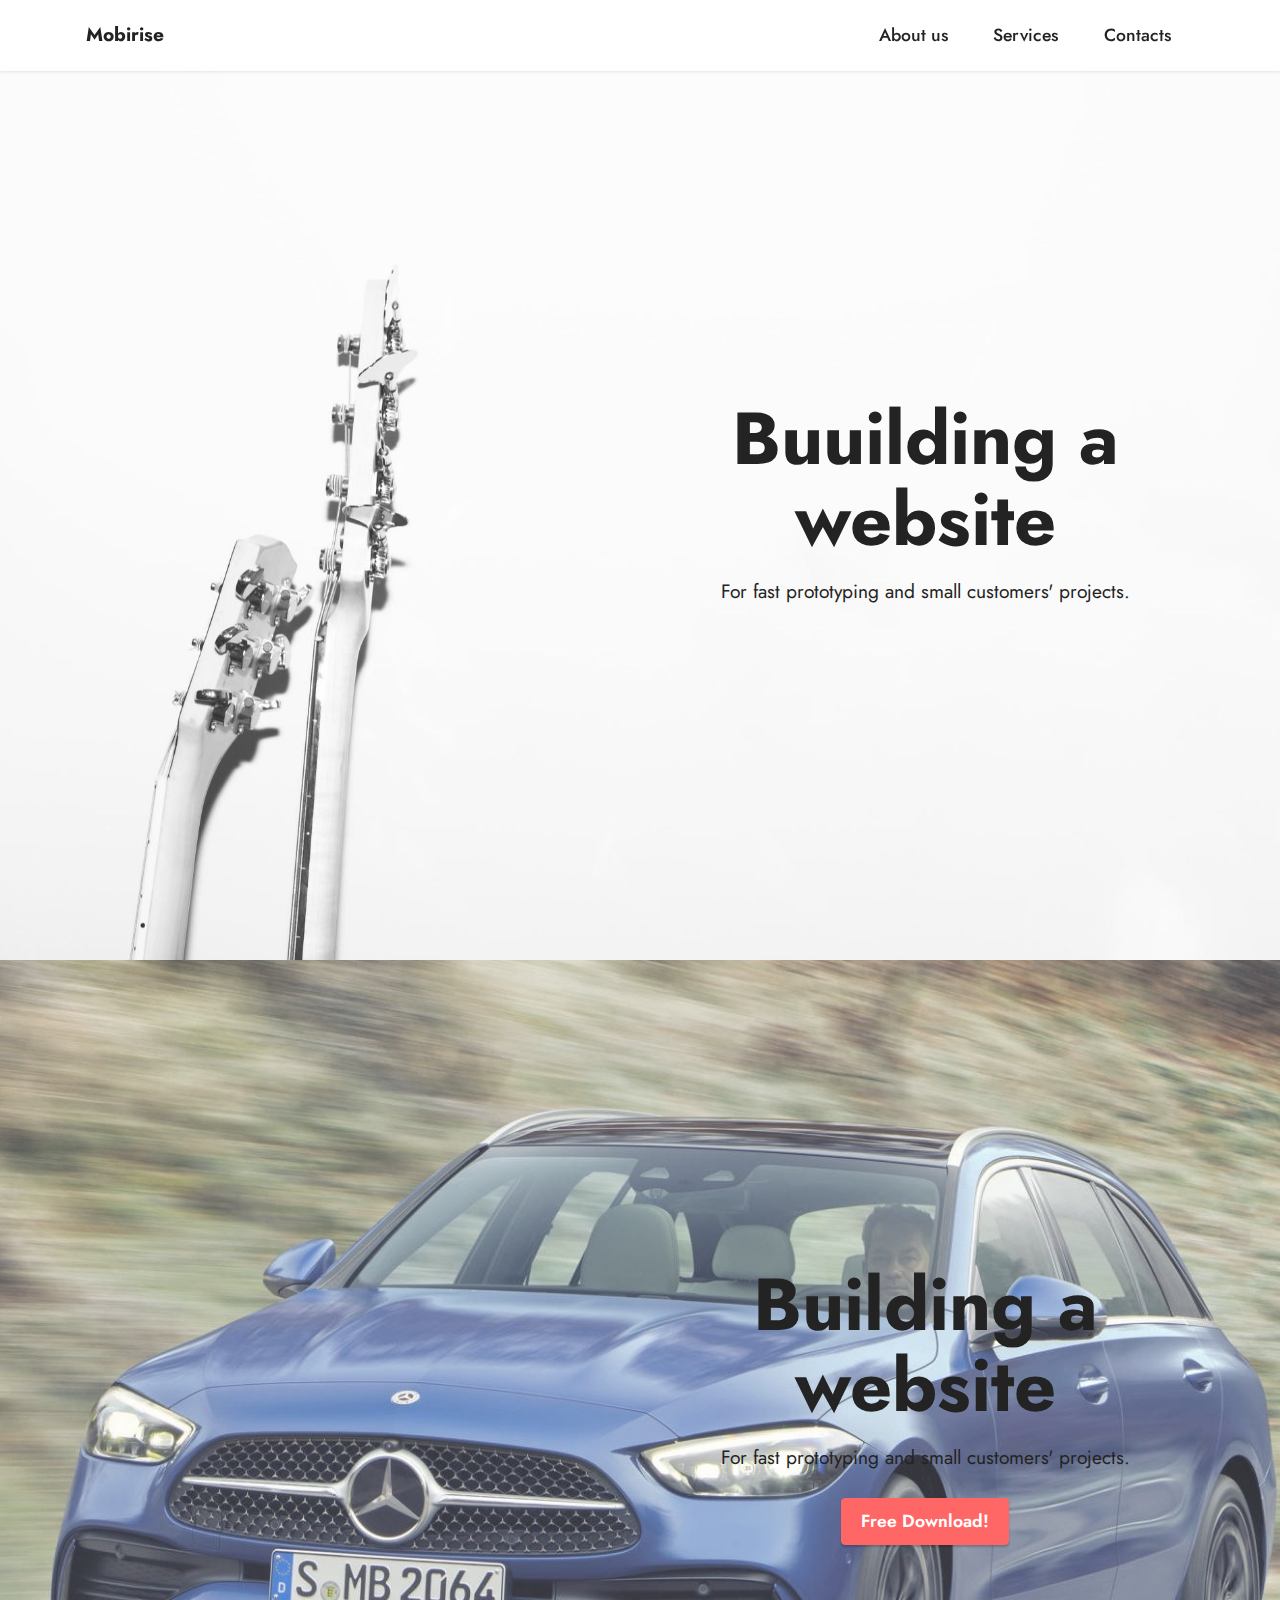
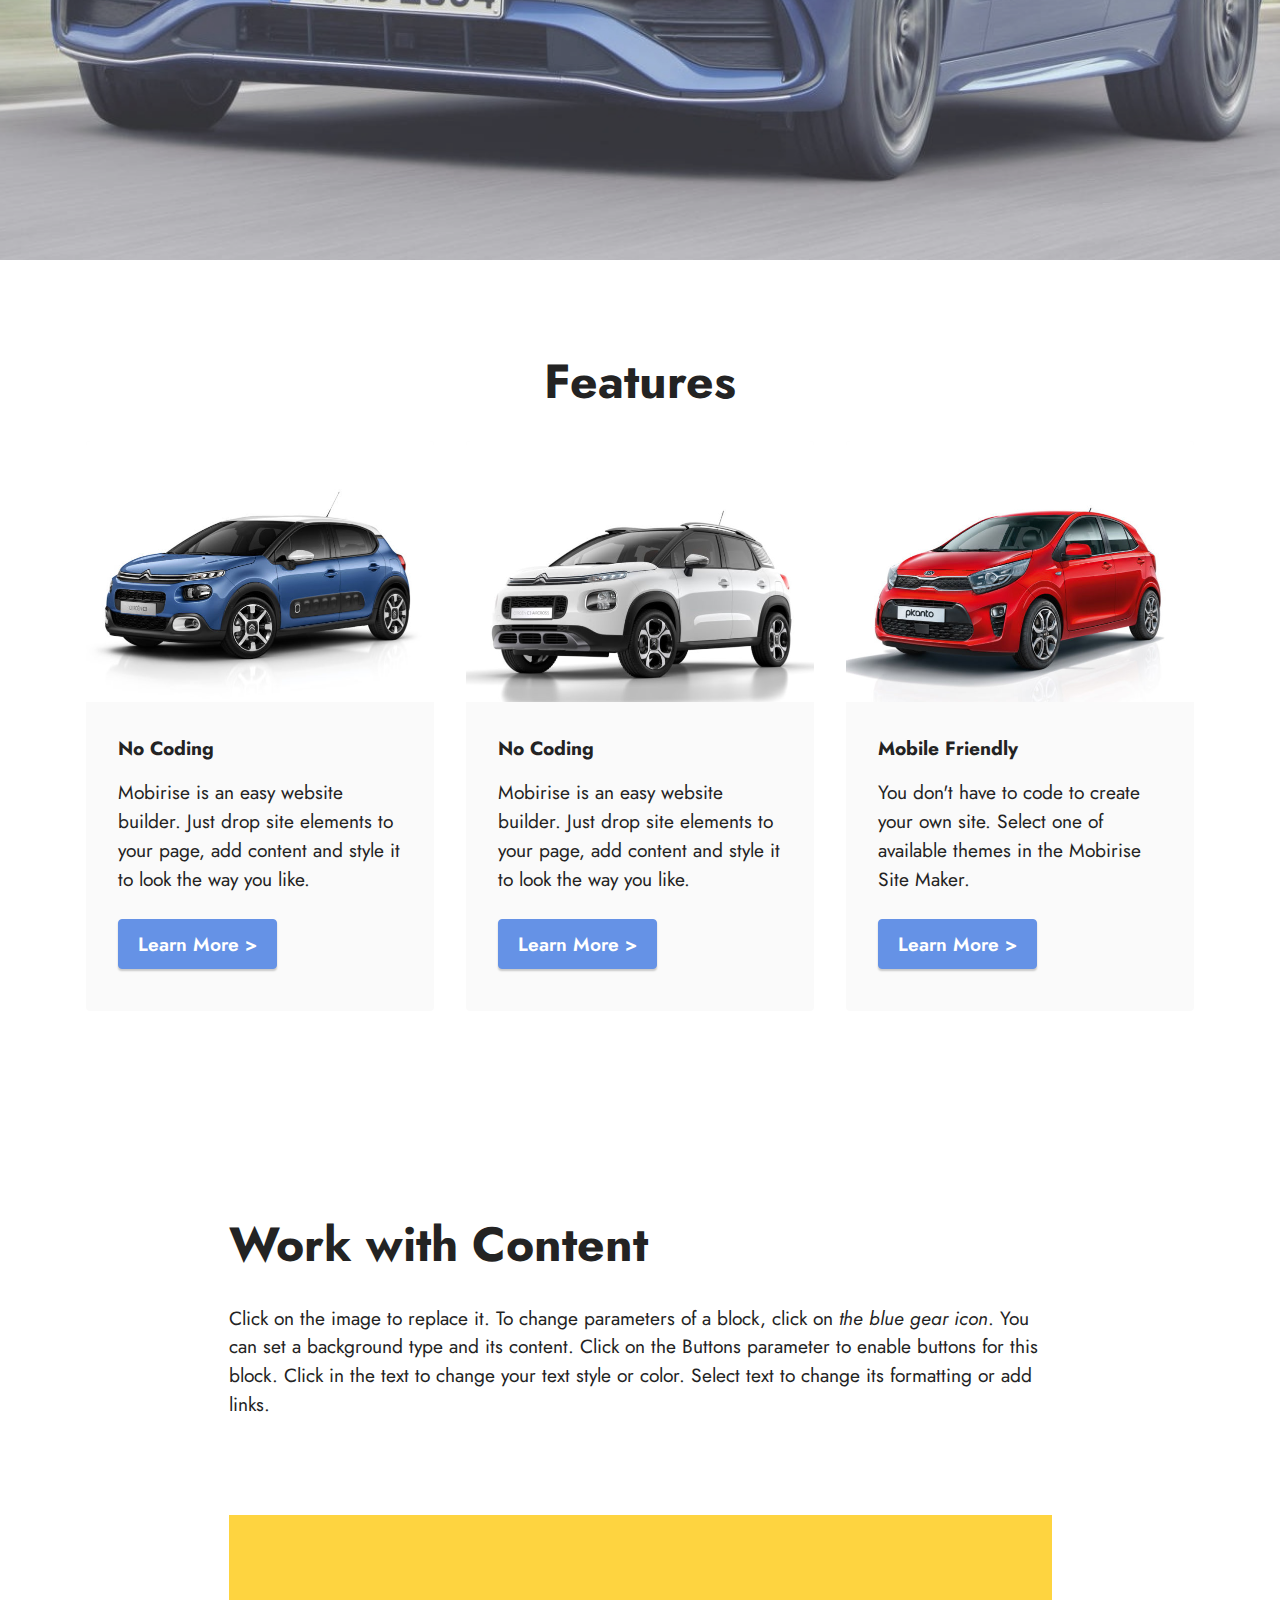
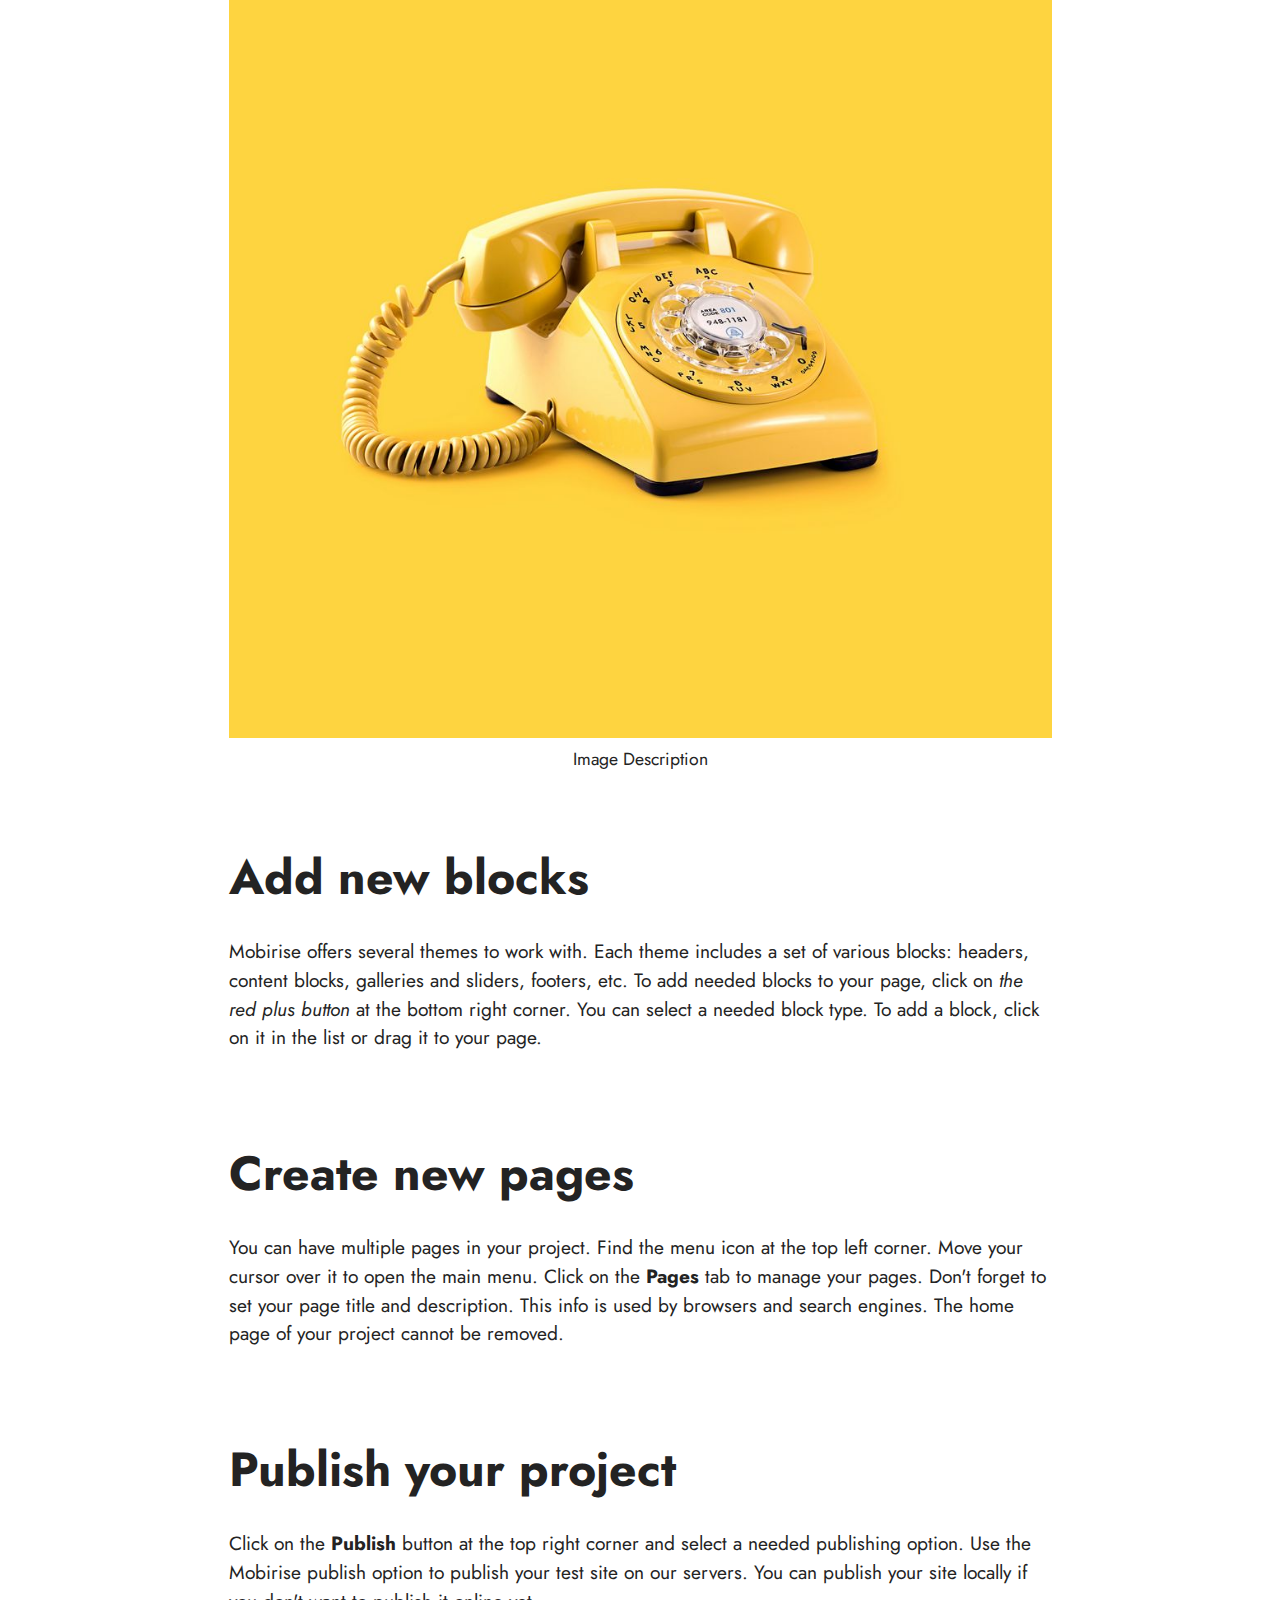
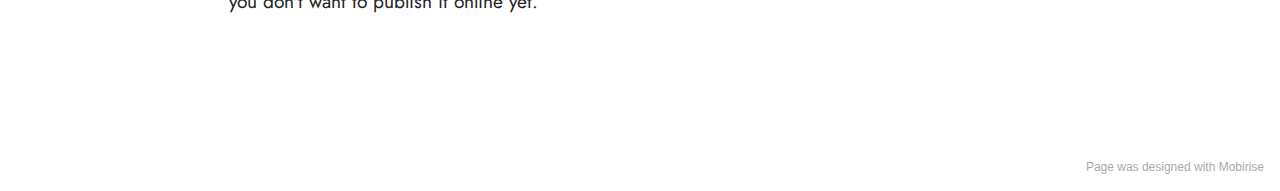
==== commit 1e38c308: "create github pages" ====
--- a/index.html
+++ b/index.html
@@ -70,7 +70,7 @@
     <div class="align-center container">
         <div class="row justify-content-end">
             <div class="col-12 col-lg-6">
-                <h1 class="mbr-section-title mbr-fonts-style mb-3 display-1"><strong>Building a website</strong></h1>
+                <h1 class="mbr-section-title mbr-fonts-style mb-3 display-1"><strong>Buuilding a website</strong></h1>
                 
                 <p class="mbr-text mbr-fonts-style display-7">For fast prototyping and small customers' projects.</p>
                 
@@ -225,7 +225,7 @@
             </div>
         </div>
     </div>
-</section><section style="background-color: #fff; font-family: -apple-system, BlinkMacSystemFont, 'Segoe UI', 'Roboto', 'Helvetica Neue', Arial, sans-serif; color:#aaa; font-size:12px; padding: 0; align-items: center; display: flex;"><a href="https://mobirise.site/u" style="flex: 1 1; height: 3rem; padding-left: 1rem;"></a><p style="flex: 0 0 auto; margin:0; padding-right:1rem;"><a href="https://mobirise.site/s" style="color:#aaa;">Site</a> was started with Mobirise template</p></section><script src="assets/web/assets/jquery/jquery.min.js"></script>  <script src="assets/popper/popper.min.js"></script>  <script src="assets/tether/tether.min.js"></script>  <script src="assets/bootstrap/js/bootstrap.min.js"></script>  <script src="assets/smoothscroll/smooth-scroll.js"></script>  <script src="assets/dropdown/js/nav-dropdown.js"></script>  <script src="assets/dropdown/js/navbar-dropdown.js"></script>  <script src="assets/touchswipe/jquery.touch-swipe.min.js"></script>  <script src="assets/theme/js/script.js"></script>  
+</section><section style="background-color: #fff; font-family: -apple-system, BlinkMacSystemFont, 'Segoe UI', 'Roboto', 'Helvetica Neue', Arial, sans-serif; color:#aaa; font-size:12px; padding: 0; align-items: center; display: flex;"><a href="https://mobirise.site/t" style="flex: 1 1; height: 3rem; padding-left: 1rem;"></a><p style="flex: 0 0 auto; margin:0; padding-right:1rem;">Page was <a href="https://mobirise.site/g" style="color:#aaa;">designed</a> with Mobirise</p></section><script src="assets/web/assets/jquery/jquery.min.js"></script>  <script src="assets/popper/popper.min.js"></script>  <script src="assets/tether/tether.min.js"></script>  <script src="assets/bootstrap/js/bootstrap.min.js"></script>  <script src="assets/smoothscroll/smooth-scroll.js"></script>  <script src="assets/dropdown/js/nav-dropdown.js"></script>  <script src="assets/dropdown/js/navbar-dropdown.js"></script>  <script src="assets/touchswipe/jquery.touch-swipe.min.js"></script>  <script src="assets/theme/js/script.js"></script>  
   
   
 </body>
